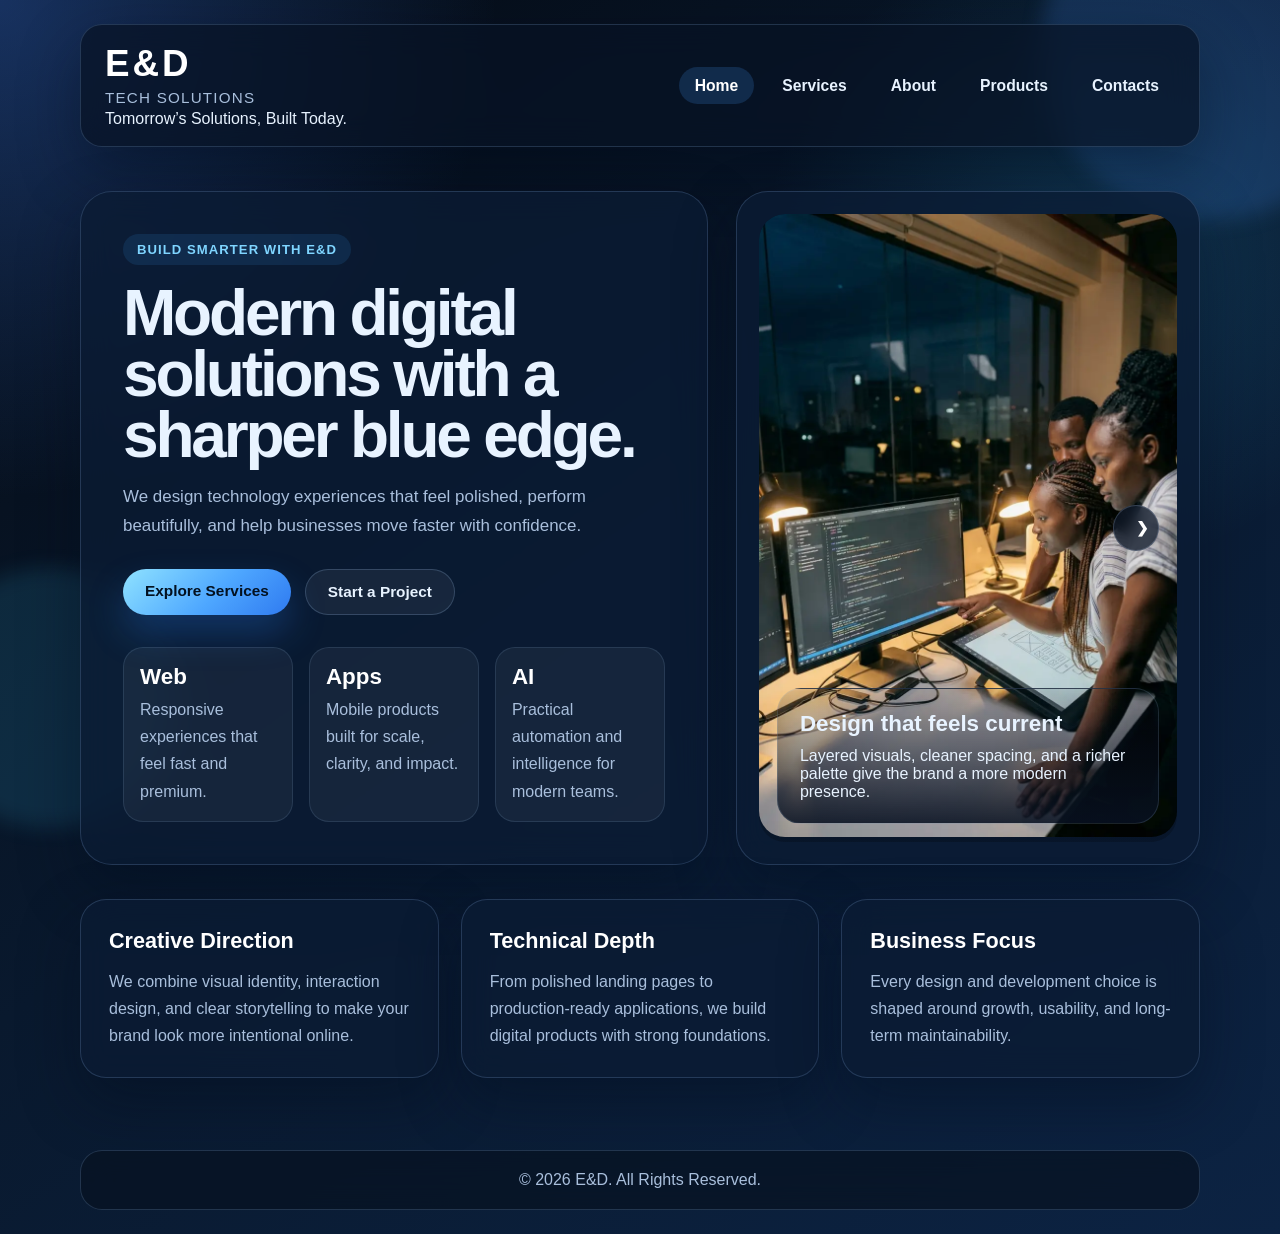
==== index.html @ ed8829da "test cahnge" ====
<!DOCTYPE html>
<html lang="en">
<head>
    <meta charset="UTF-8">
    <meta name="viewport" content="width=device-width, initial-scale=1.0">
    <title>E&D</title>
    <link rel="stylesheet" href="style.css">
</head>
<body>
<header class="site-header">
    <div class="topbar">
        <div class="brand">
            <span class="brand-mark">E&D</span>
            <span class="brand-tagline">Tech Solutions</span>
            <span class="brand-subtag">Tomorrow’s Solutions, Built Today.</span>
        </div>
        <nav>
            <ul class="nav-menu">
                <li><a class="active" href="index.html">Home</a></li>
                <li><a href="services.html">Services</a></li>
                <li><a href="about.html">About</a></li>
                <li><a href="#">Products</a></li>
                <li><a href="Contact.html">Contacts</a></li>
            </ul>
        </nav>
    </div>
</header>

<main>
    <section class="hero">
        <div class="hero-copy">
            <span class="eyebrow">Build smarter with E&amp;D</span>
            <h1>Modern digital solutions with a sharper blue edge.</h1>
            <p>We design technology experiences that feel polished, perform beautifully, and help businesses move faster with confidence.</p>
            <div class="hero-actions">
                <a class="btn btn-primary" href="services.html">Explore Services</a>
                <a class="btn btn-secondary" href="Contact.html">Start a Project</a>
            </div>
            <div class="hero-stats">
                <div class="stat">
                    <strong>Web</strong>
                    <span class="stat-label">Responsive experiences that feel fast and premium.</span>
                </div>
                <div class="stat">
                    <strong>Apps</strong>
                    <span class="stat-label">Mobile products built for scale, clarity, and impact.</span>
                </div>
                <div class="stat">
                    <strong>AI</strong>
                    <span class="stat-label">Practical automation and intelligence for modern teams.</span>
                </div>
            </div>
        </div>

        <div class="hero-panel">
            <div class="carousel">
                <button class="prev btn" onclick="moveSlide(-1)" aria-label="Previous slide">❮</button>
                <div class="slides">
                    <img src="image.webp" class="slide" alt="Creative website design showcase">
                    <img src="image1.webp" class="slide" alt="Mobile app interface showcase">
                    <img src="image.webp" class="slide" alt="Modern technology solutions showcase">
                </div>
                <div class="carousel-overlay">
                    <h2>Design that feels current</h2>
                    <p>Layered visuals, cleaner spacing, and a richer palette give the brand a more modern presence.</p>
                </div>
                <button class="next btn" onclick="moveSlide(1)" aria-label="Next slide">❯</button>
            </div>
        </div>
    </section>

    <section class="section-grid">
        <article class="card">
            <h2>Creative Direction</h2>
            <p>We combine visual identity, interaction design, and clear storytelling to make your brand look more intentional online.</p>
        </article>
        <article class="card">
            <h2>Technical Depth</h2>
            <p>From polished landing pages to production-ready applications, we build digital products with strong foundations.</p>
        </article>
        <article class="card">
            <h2>Business Focus</h2>
            <p>Every design and development choice is shaped around growth, usability, and long-term maintainability.</p>
        </article>
    </section>

<script>
let slideIndex = 0;
showSlide(slideIndex);

function moveSlide(n) {
    showSlide(slideIndex += n);
}

function showSlide(n) {
    let slides = document.getElementsByClassName("slide");

    if (n >= slides.length) { slideIndex = 0; }
    if (n < 0) { slideIndex = slides.length - 1; }

    for (let i = 0; i < slides.length; i++) {
        slides[i].style.display = "none";
    }

    slides[slideIndex].style.display = "block";
}
</script>
</main>

<footer>
    <p>© 2026 E&D. All Rights Reserved.</p>
</footer>
</body>
</html>
---- style.css ----
:root {
    --bg: #07111f;
    --bg-soft: #0c1b31;
    --surface: rgba(11, 28, 52, 0.78);
    --surface-strong: rgba(14, 36, 66, 0.94);
    --surface-light: rgba(255, 255, 255, 0.08);
    --border: rgba(154, 197, 255, 0.18);
    --text: #e8f3ff;
    --muted: #a9bfdc;
    --primary: #3ba4ff;
    --primary-deep: #1f6fe5;
    --accent: #7fd5ff;
    --shadow: 0 24px 60px rgba(2, 12, 28, 0.42);
}

* {
    margin: 0;
    padding: 0;
    box-sizing: border-box;
}

body {
    font-family: "Avenir Next", "Segoe UI", sans-serif;
    min-height: 100vh;
    color: var(--text);
    background:
        radial-gradient(circle at top left, rgba(62, 131, 255, 0.32), transparent 28%),
        radial-gradient(circle at 85% 20%, rgba(52, 198, 255, 0.18), transparent 22%),
        linear-gradient(145deg, #050b14 0%, #09192e 48%, #0c2343 100%);
    display: flex;
    flex-direction: column;
    overflow-x: hidden;
}

body::before,
body::after {
    content: "";
    position: fixed;
    border-radius: 50%;
    pointer-events: none;
    filter: blur(10px);
    z-index: 0;
}

body::before {
    width: 340px;
    height: 340px;
    top: -120px;
    right: -100px;
    background: rgba(76, 146, 255, 0.18);
}

body::after {
    width: 260px;
    height: 260px;
    bottom: 8%;
    left: -80px;
    background: rgba(62, 205, 255, 0.12);
}

header,
main,
footer {
    position: relative;
    z-index: 1;
}

.site-header {
    width: min(1120px, calc(100% - 32px));
    margin: 24px auto 0;
}

.topbar {
    display: flex;
    justify-content: space-between;
    align-items: center;
    gap: 20px;
    padding: 18px 24px;
    border: 1px solid var(--border);
    background: rgba(8, 19, 36, 0.72);
    backdrop-filter: blur(16px);
    border-radius: 22px;
    box-shadow: var(--shadow);
}

.brand {
    display: flex;
    flex-direction: column;
    gap: 4px;
}

.brand-mark {
    font-size: 2.3rem;
    font-weight: 800;
    letter-spacing: 0.08em;
    color: #ffffff;
}

.brand-tagline {
    color: var(--muted);
    font-size: 0.95rem;
    letter-spacing: 0.08em;
    text-transform: uppercase;
}

nav ul {
    list-style: none;
    display: flex;
    align-items: center;
    gap: 12px;
}

nav a {
    text-decoration: none;
    color: var(--text);
    font-size: 0.98rem;
    font-weight: 600;
    padding: 10px 16px;
    border-radius: 999px;
    transition: background 0.25s ease, transform 0.25s ease, color 0.25s ease;
}

nav a:hover,
nav a:focus,
nav a.active {
    background: rgba(70, 154, 255, 0.18);
    color: #ffffff;
    transform: translateY(-1px);
}

main {
    width: min(1120px, calc(100% - 32px));
    margin: 0 auto;
    padding: 44px 0 72px;
}

.hero {
    display: grid;
    grid-template-columns: 1.15fr 0.85fr;
    gap: 28px;
    align-items: stretch;
    margin-bottom: 34px;
}

.hero-copy,
.hero-panel,
.card,
.service-item {
    border: 1px solid var(--border);
    background: var(--surface);
    backdrop-filter: blur(16px);
    box-shadow: var(--shadow);
}

.hero-copy {
    padding: 42px;
    border-radius: 32px;
}

.eyebrow {
    display: inline-flex;
    align-items: center;
    gap: 8px;
    padding: 8px 14px;
    margin-bottom: 18px;
    border-radius: 999px;
    background: rgba(59, 164, 255, 0.12);
    color: var(--accent);
    font-size: 0.82rem;
    font-weight: 700;
    letter-spacing: 0.08em;
    text-transform: uppercase;
}

h1 {
    font-size: clamp(2.8rem, 5vw, 4.8rem);
    line-height: 0.95;
    margin-bottom: 18px;
    letter-spacing: -0.05em;
}

.hero-copy p,
.card p,
.service-item p,
.stat-label {
    color: var(--muted);
    line-height: 1.7;
}

.hero-copy p {
    max-width: 56ch;
    font-size: 1.06rem;
}

.hero-actions {
    display: flex;
    flex-wrap: wrap;
    gap: 14px;
    margin: 28px 0 32px;
}

.btn {
    border: 0;
    border-radius: 999px;
    padding: 13px 22px;
    font-size: 0.96rem;
    font-weight: 700;
    cursor: pointer;
    text-decoration: none;
    transition: transform 0.25s ease, box-shadow 0.25s ease, background 0.25s ease;
}

.btn-primary {
    color: #031120;
    background: linear-gradient(135deg, #8fe2ff 0%, #4ea7ff 55%, #2f7af0 100%);
    box-shadow: 0 18px 36px rgba(39, 126, 240, 0.28);
}

.btn-secondary {
    color: var(--text);
    background: rgba(255, 255, 255, 0.06);
    border: 1px solid rgba(172, 210, 255, 0.2);
}

.btn:hover,
.btn:focus {
    transform: translateY(-2px);
}

.hero-stats {
    display: grid;
    grid-template-columns: repeat(3, minmax(0, 1fr));
    gap: 16px;
}

.stat {
    padding: 16px;
    border-radius: 20px;
    background: rgba(255, 255, 255, 0.05);
    border: 1px solid rgba(168, 210, 255, 0.12);
}

.stat strong {
    display: block;
    margin-bottom: 6px;
    font-size: 1.4rem;
    color: #ffffff;
}

.hero-panel {
    border-radius: 32px;
    padding: 22px;
    display: flex;
    flex-direction: column;
    justify-content: space-between;
    gap: 18px;
}

.carousel {
    position: relative;
    overflow: hidden;
    border-radius: 26px;
    min-height: 100%;
    background: linear-gradient(180deg, rgba(7, 18, 34, 0.25), rgba(7, 18, 34, 0.6));
}

.slides {
    position: relative;
}

.slide {
    width: 100%;
    display: none;
    min-height: 440px;
    object-fit: cover;
    border-radius: 26px;
}

.carousel-overlay {
    position: absolute;
    inset: auto 18px 18px 18px;
    padding: 22px;
    border-radius: 24px;
    background: linear-gradient(180deg, rgba(8, 17, 33, 0.1), rgba(8, 17, 33, 0.88));
    border: 1px solid rgba(184, 219, 255, 0.14);
}

.carousel-overlay h2 {
    font-size: 1.4rem;
    margin-bottom: 10px;
}

.carousel-overlay p {
    margin-bottom: 0;
}

.prev,
.next {
    position: absolute;
    top: 50%;
    transform: translateY(-50%);
    width: 46px;
    height: 46px;
    border-radius: 50%;
    border: 1px solid rgba(192, 221, 255, 0.2);
    background: rgba(8, 19, 36, 0.72);
    color: #ffffff;
    backdrop-filter: blur(8px);
}

.prev {
    left: 18px;
}

.next {
    right: 18px;
}

.section-grid {
    display: grid;
    grid-template-columns: repeat(3, minmax(0, 1fr));
    gap: 22px;
}

.card {
    border-radius: 26px;
    padding: 28px;
}

.card h2,
.card h3,
.service-item h3 {
    color: #ffffff;
}

.card h2 {
    margin-bottom: 14px;
    font-size: 1.35rem;
}

.card h3,
.service-item h3 {
    margin-bottom: 12px;
    font-size: 1.08rem;
}

.services-shell {
    display: grid;
    grid-template-columns: 0.92fr 1.08fr;
    gap: 28px;
    align-items: start;
}

.services-intro.card {
    position: sticky;
    top: 26px;
    padding: 34px;
}

.services-list {
    display: grid;
    gap: 18px;
}

.service-item {
    padding: 24px;
    border-radius: 24px;
}

.service-number {
    display: inline-flex;
    align-items: center;
    justify-content: center;
    width: 42px;
    height: 42px;
    margin-bottom: 18px;
    border-radius: 14px;
    background: linear-gradient(135deg, rgba(127, 213, 255, 0.28), rgba(47, 122, 240, 0.18));
    color: var(--accent);
    font-weight: 800;
}

footer {
    width: min(1120px, calc(100% - 32px));
    margin: 0 auto 24px;
    padding: 20px 24px;
    border-radius: 22px;
    border: 1px solid var(--border);
    background: rgba(7, 18, 34, 0.72);
    color: var(--muted);
    text-align: center;
    backdrop-filter: blur(14px);
}

@media (max-width: 980px) {
    .hero,
    .services-shell,
    .section-grid {
        grid-template-columns: 1fr;
    }

    .services-intro.card {
        position: static;
    }
}

@media (max-width: 760px) {
    .site-header,
    main,
    footer {
        width: min(100% - 20px, 100%);
    }

    .topbar {
        padding: 18px;
        border-radius: 20px;
    }

    nav ul {
        flex-wrap: wrap;
        justify-content: flex-start;
    }

    .hero-copy,
    .hero-panel,
    .card,
    .service-item {
        padding: 22px;
        border-radius: 24px;
    }

    .hero-stats {
        grid-template-columns: 1fr;
    }

    .slide {
        min-height: 300px;
    }

    .prev,
    .next {
        width: 40px;
        height: 40px;
    }
}
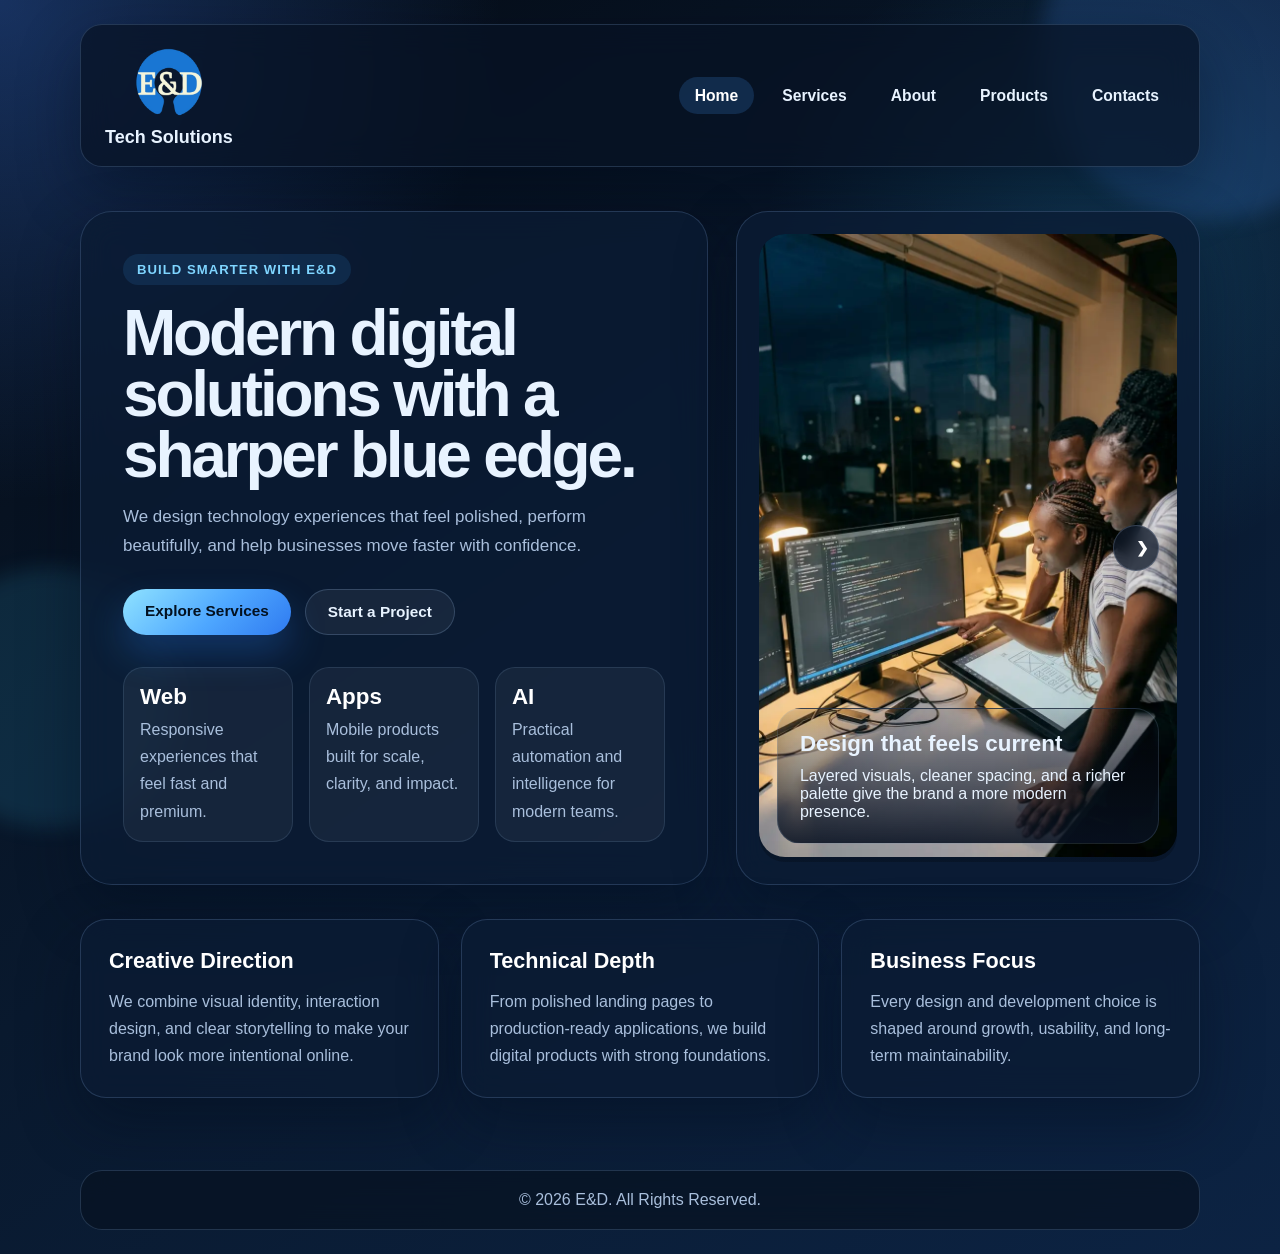
==== commit 176efda7: "added logo" ====
--- a/index.html
+++ b/index.html
@@ -10,9 +10,8 @@
 <header class="site-header">
     <div class="topbar">
         <div class="brand">
-            <span class="brand-mark">E&D</span>
-            <span class="brand-tagline">Tech Solutions</span>
-            <span class="brand-subtag">Tomorrow’s Solutions, Built Today.</span>
+            <img src="logo.png" alt="E & D Tech Solutions Logo" class="logo">
+            <span class="company-name">Tech Solutions</span>
         </div>
         <nav>
             <ul class="nav-menu">
@@ -58,7 +57,7 @@
                 <div class="slides">
                     <img src="image.webp" class="slide" alt="Creative website design showcase">
                     <img src="image1.webp" class="slide" alt="Mobile app interface showcase">
-                    <img src="image.webp" class="slide" alt="Modern technology solutions showcase">
+                    <img src="image2.webp" class="slide" alt="Modern technology solutions showcase">
                 </div>
                 <div class="carousel-overlay">
                     <h2>Design that feels current</h2>
--- a/style.css
+++ b/style.css
@@ -443,3 +443,19 @@
         height: 40px;
     }
 }
+
+.brand {
+    display: flex;
+    align-items: center;
+}
+
+.logo {
+    height: 80px;
+    width: auto;
+    object-fit: contain;
+}
+
+.company-name {
+    font-weight: 600;
+    font-size: 18px;
+}
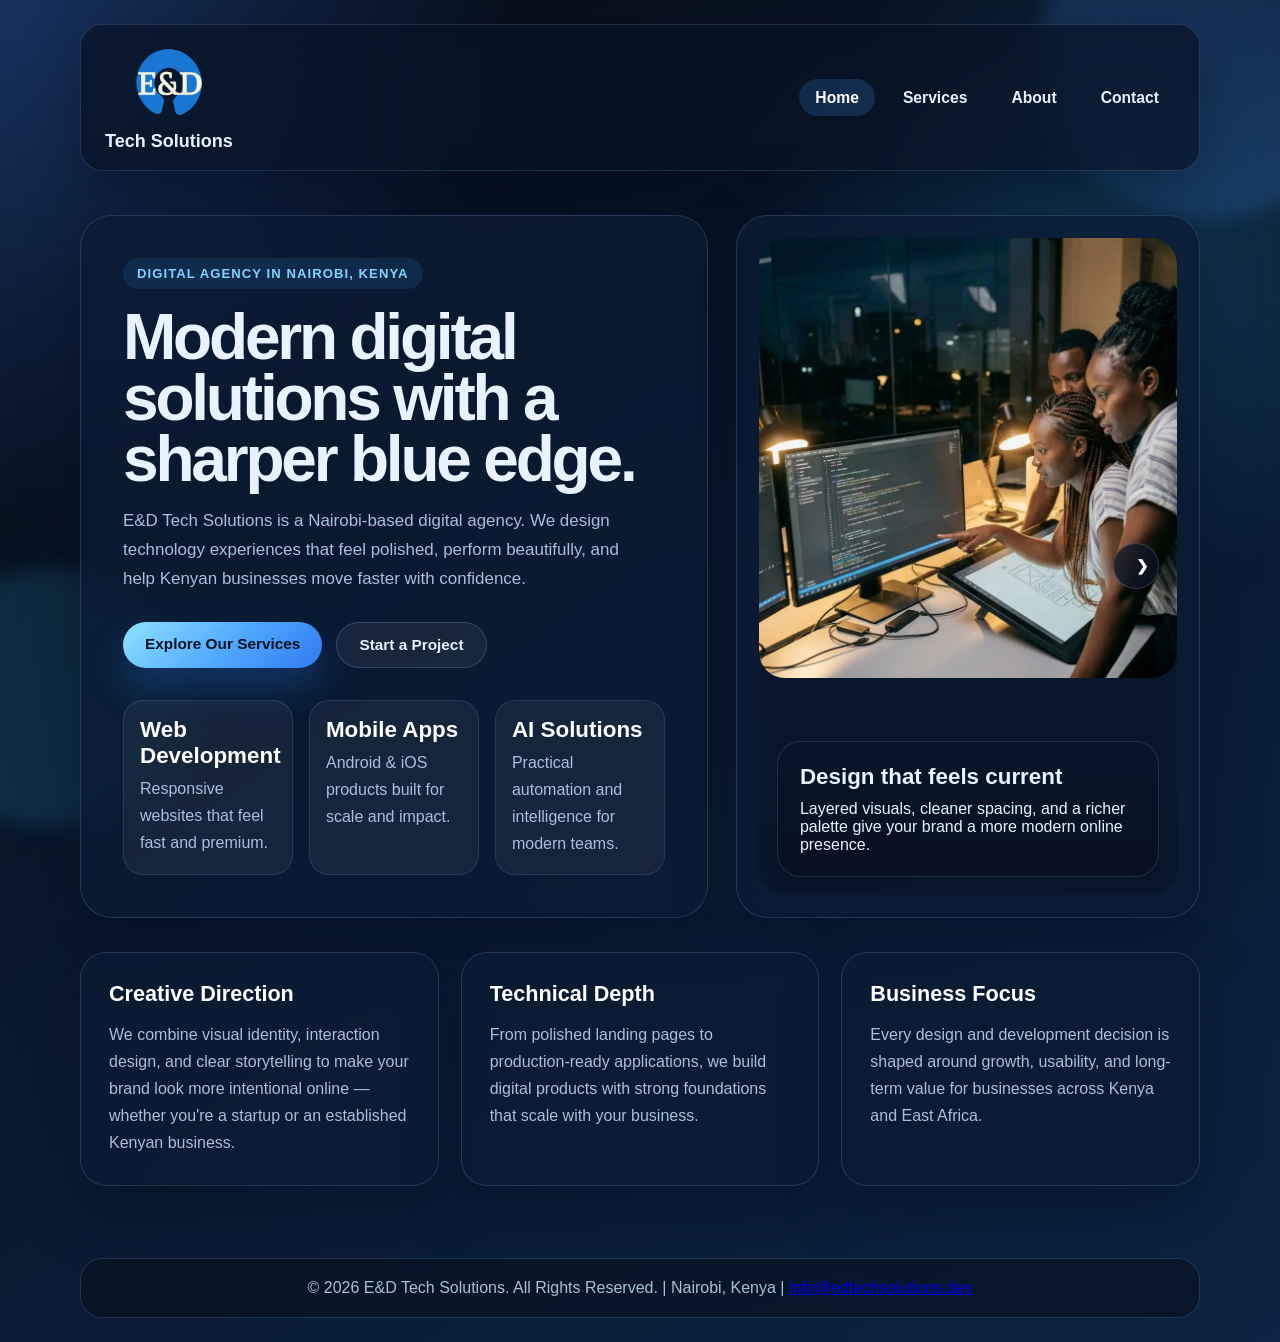
==== commit ba81c04e: "SEO2" ====
--- a/index.html
+++ b/index.html
@@ -3,111 +3,147 @@
 <head>
     <meta charset="UTF-8">
     <meta name="viewport" content="width=device-width, initial-scale=1.0">
-    <title>E&D</title>
+
+    <!-- PRIMARY SEO META TAGS -->
+    <title>E&D Tech Solutions | Web, App &amp; AI Development in Nairobi, Kenya</title>
+    <meta name="description" content="E&D Tech Solutions is a Nairobi-based digital agency offering web development, mobile app development, AI automation, cybersecurity, and IT consulting for businesses across Kenya.">
+    <meta name="keywords" content="web development Kenya, mobile app development Nairobi, IT solutions Kenya, AI automation Nairobi, tech company Kenya, software development Nairobi, cybersecurity Kenya, IT consulting Nairobi">
+    <meta name="author" content="E&D Tech Solutions">
+    <meta name="robots" content="index, follow">
+    <link rel="canonical" href="https://www.edtechsolutions.dev/">
+
+    <!-- OPEN GRAPH -->
+    <meta property="og:type" content="website">
+    <meta property="og:url" content="https://www.edtechsolutions.dev/">
+    <meta property="og:title" content="E&D Tech Solutions | Web, App &amp; AI Development in Nairobi, Kenya">
+    <meta property="og:description" content="Nairobi-based digital agency specialising in web development, mobile apps, AI automation, and IT consulting for businesses across Kenya.">
+    <meta property="og:image" content="https://www.edtechsolutions.dev/logo.png">
+    <meta property="og:locale" content="en_KE">
+    <meta property="og:site_name" content="E&D Tech Solutions">
+
+    <!-- TWITTER CARD -->
+    <meta name="twitter:card" content="summary_large_image">
+    <meta name="twitter:title" content="E&D Tech Solutions | Nairobi, Kenya">
+    <meta name="twitter:description" content="Modern web, app, and AI solutions for Kenyan businesses. Based in Nairobi.">
+    <meta name="twitter:image" content="https://www.edtechsolutions.dev/logo.png">
+
+    <!-- STRUCTURED DATA: LocalBusiness -->
+    <script type="application/ld+json">
+    {
+      "@context": "https://schema.org",
+      "@type": "LocalBusiness",
+      "name": "E&D Tech Solutions",
+      "description": "Nairobi-based digital agency offering web development, mobile app development, AI automation, cybersecurity, and IT consulting across Kenya.",
+      "url": "https://www.edtechsolutions.dev",
+      "logo": "https://www.edtechsolutions.dev/logo.png",
+      "image": "https://www.edtechsolutions.dev/logo.png",
+      "email": "info@edtechsolutions.dev",
+      "address": {
+        "@type": "PostalAddress",
+        "addressLocality": "Nairobi",
+        "addressCountry": "KE"
+      },
+      "areaServed": { "@type": "Country", "name": "Kenya" },
+      "serviceType": ["Web Development","Mobile App Development","AI Solutions","Graphic Design","Cybersecurity","IT Consulting"]
+    }
+    </script>
+
     <link rel="stylesheet" href="style.css">
 </head>
 <body>
 <header class="site-header">
     <div class="topbar">
         <div class="brand">
-            <img src="logo.png" alt="E & D Tech Solutions Logo" class="logo">
+            <a href="index.html" aria-label="E&D Tech Solutions Home">
+                <img src="logo.png" alt="E&amp;D Tech Solutions Logo — Nairobi, Kenya" class="logo">
+            </a>
             <span class="company-name">Tech Solutions</span>
         </div>
-        <nav>
+        <nav aria-label="Main navigation">
             <ul class="nav-menu">
                 <li><a class="active" href="index.html">Home</a></li>
                 <li><a href="services.html">Services</a></li>
                 <li><a href="about.html">About</a></li>
-                <li><a href="#">Products</a></li>
-                <li><a href="Contact.html">Contacts</a></li>
+                <li><a href="Contact.html">Contact</a></li>
             </ul>
         </nav>
     </div>
 </header>
 
 <main>
-    <section class="hero">
+    <section class="hero" aria-label="Hero">
         <div class="hero-copy">
-            <span class="eyebrow">Build smarter with E&amp;D</span>
+            <span class="eyebrow">Digital Agency in Nairobi, Kenya</span>
             <h1>Modern digital solutions with a sharper blue edge.</h1>
-            <p>We design technology experiences that feel polished, perform beautifully, and help businesses move faster with confidence.</p>
+            <p>E&amp;D Tech Solutions is a Nairobi-based digital agency. We design technology experiences that feel polished, perform beautifully, and help Kenyan businesses move faster with confidence.</p>
             <div class="hero-actions">
-                <a class="btn btn-primary" href="services.html">Explore Services</a>
+                <a class="btn btn-primary" href="services.html">Explore Our Services</a>
                 <a class="btn btn-secondary" href="Contact.html">Start a Project</a>
             </div>
             <div class="hero-stats">
                 <div class="stat">
-                    <strong>Web</strong>
-                    <span class="stat-label">Responsive experiences that feel fast and premium.</span>
+                    <strong>Web Development</strong>
+                    <span class="stat-label">Responsive websites that feel fast and premium.</span>
                 </div>
                 <div class="stat">
-                    <strong>Apps</strong>
-                    <span class="stat-label">Mobile products built for scale, clarity, and impact.</span>
+                    <strong>Mobile Apps</strong>
+                    <span class="stat-label">Android &amp; iOS products built for scale and impact.</span>
                 </div>
                 <div class="stat">
-                    <strong>AI</strong>
+                    <strong>AI Solutions</strong>
                     <span class="stat-label">Practical automation and intelligence for modern teams.</span>
                 </div>
             </div>
         </div>
 
         <div class="hero-panel">
-            <div class="carousel">
-                <button class="prev btn" onclick="moveSlide(-1)" aria-label="Previous slide">❮</button>
+            <div class="carousel" role="region" aria-label="Portfolio showcase">
+                <button class="prev btn" onclick="moveSlide(-1)" aria-label="Previous slide">&#10094;</button>
                 <div class="slides">
-                    <img src="image.webp" class="slide" alt="Creative website design showcase">
-                    <img src="image1.webp" class="slide" alt="Mobile app interface showcase">
-                    <img src="image2.webp" class="slide" alt="Modern technology solutions showcase">
+                    <img src="image.webp" class="slide" alt="Website design project by E&amp;D Tech Solutions Nairobi" width="600" height="400" loading="eager">
+                    <img src="image1.webp" class="slide" alt="Mobile app development project by E&amp;D Tech Solutions Kenya" width="600" height="400" loading="lazy">
+                    <img src="image2.webp" class="slide" alt="Modern technology solution built by E&amp;D Tech Solutions" width="600" height="400" loading="lazy">
                 </div>
                 <div class="carousel-overlay">
                     <h2>Design that feels current</h2>
-                    <p>Layered visuals, cleaner spacing, and a richer palette give the brand a more modern presence.</p>
+                    <p>Layered visuals, cleaner spacing, and a richer palette give your brand a more modern online presence.</p>
                 </div>
-                <button class="next btn" onclick="moveSlide(1)" aria-label="Next slide">❯</button>
+                <button class="next btn" onclick="moveSlide(1)" aria-label="Next slide">&#10095;</button>
             </div>
         </div>
     </section>
 
-    <section class="section-grid">
+    <section class="section-grid" aria-label="Our approach">
         <article class="card">
             <h2>Creative Direction</h2>
-            <p>We combine visual identity, interaction design, and clear storytelling to make your brand look more intentional online.</p>
+            <p>We combine visual identity, interaction design, and clear storytelling to make your brand look more intentional online — whether you're a startup or an established Kenyan business.</p>
         </article>
         <article class="card">
             <h2>Technical Depth</h2>
-            <p>From polished landing pages to production-ready applications, we build digital products with strong foundations.</p>
+            <p>From polished landing pages to production-ready applications, we build digital products with strong foundations that scale with your business.</p>
         </article>
         <article class="card">
             <h2>Business Focus</h2>
-            <p>Every design and development choice is shaped around growth, usability, and long-term maintainability.</p>
+            <p>Every design and development decision is shaped around growth, usability, and long-term value for businesses across Kenya and East Africa.</p>
         </article>
     </section>
+</main>
+
+<footer>
+    <p>&copy; 2026 E&amp;D Tech Solutions. All Rights Reserved. | Nairobi, Kenya | <a href="mailto:info@edtechsolutions.dev">info@edtechsolutions.dev</a></p>
+</footer>
 
 <script>
 let slideIndex = 0;
 showSlide(slideIndex);
-
-function moveSlide(n) {
-    showSlide(slideIndex += n);
-}
-
+function moveSlide(n) { showSlide(slideIndex += n); }
 function showSlide(n) {
     let slides = document.getElementsByClassName("slide");
-
     if (n >= slides.length) { slideIndex = 0; }
     if (n < 0) { slideIndex = slides.length - 1; }
-
-    for (let i = 0; i < slides.length; i++) {
-        slides[i].style.display = "none";
-    }
-
+    for (let i = 0; i < slides.length; i++) { slides[i].style.display = "none"; }
     slides[slideIndex].style.display = "block";
 }
 </script>
-</main>
-
-<footer>
-    <p>© 2026 E&D. All Rights Reserved.</p>
-</footer>
 </body>
 </html>
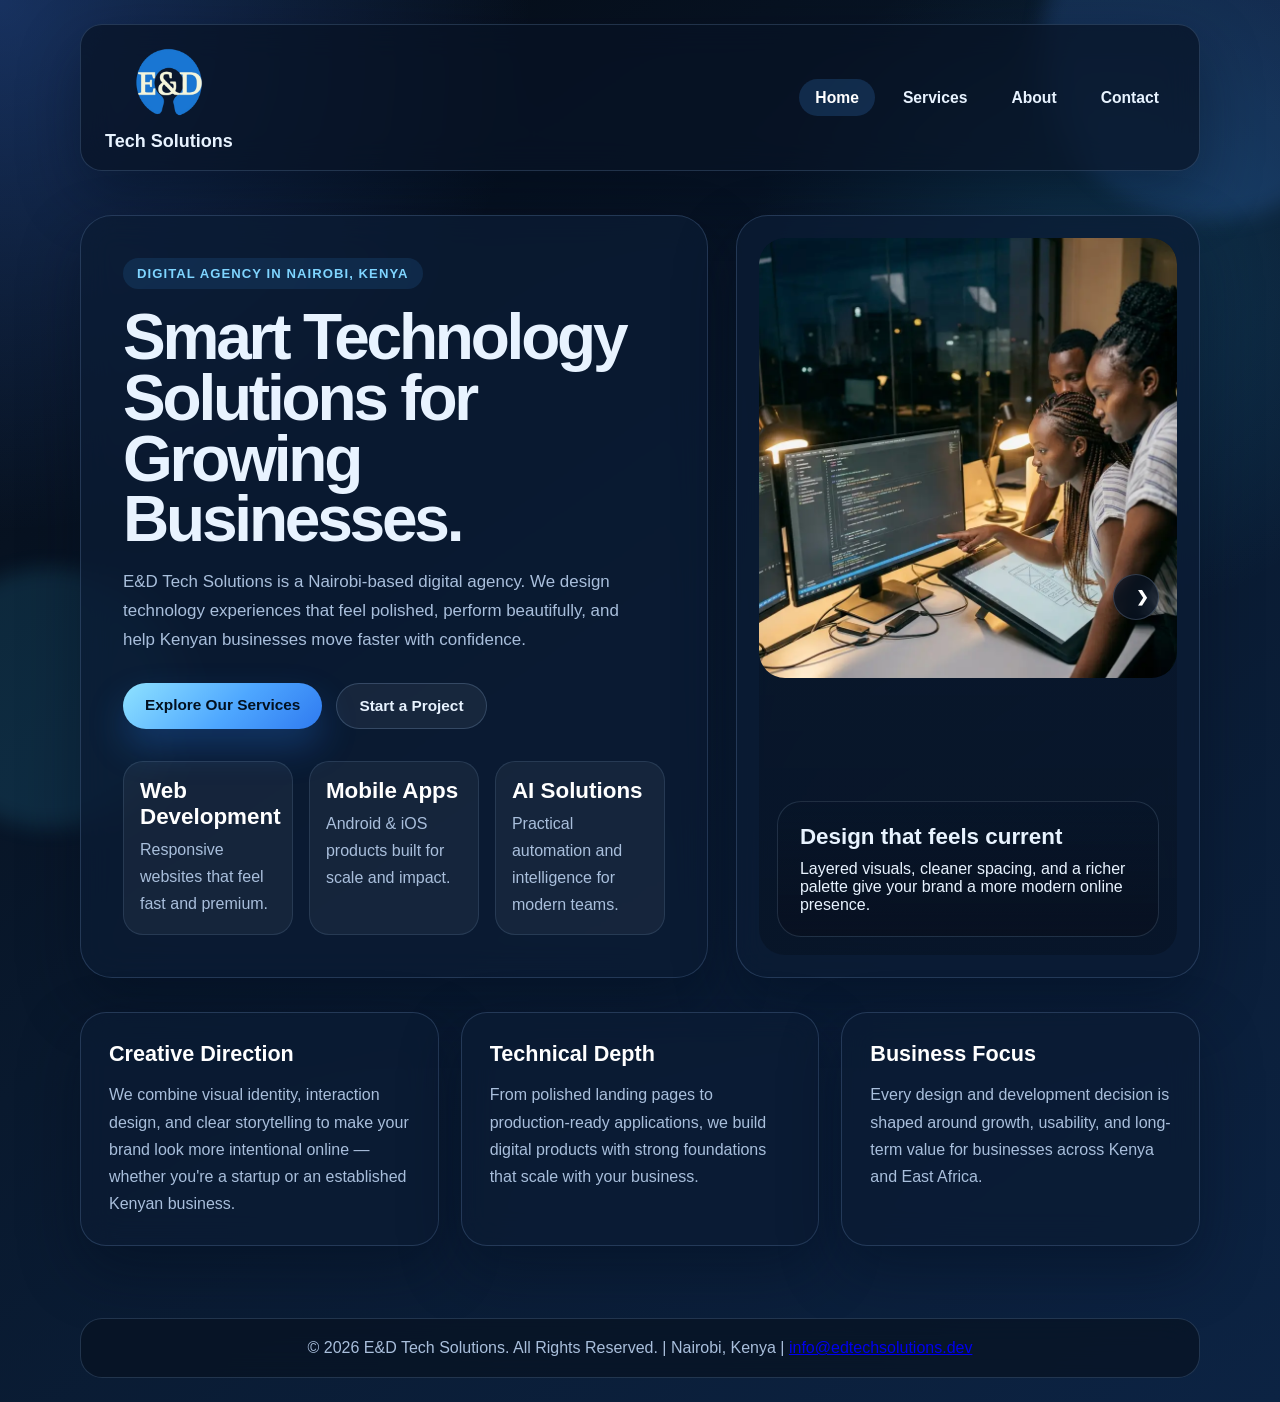
==== commit ff8d984d: "seo3" ====
--- a/index.html
+++ b/index.html
@@ -74,7 +74,7 @@
     <section class="hero" aria-label="Hero">
         <div class="hero-copy">
             <span class="eyebrow">Digital Agency in Nairobi, Kenya</span>
-            <h1>Modern digital solutions with a sharper blue edge.</h1>
+            <h1>Smart Technology Solutions for Growing Businesses.</h1>
             <p>E&amp;D Tech Solutions is a Nairobi-based digital agency. We design technology experiences that feel polished, perform beautifully, and help Kenyan businesses move faster with confidence.</p>
             <div class="hero-actions">
                 <a class="btn btn-primary" href="services.html">Explore Our Services</a>
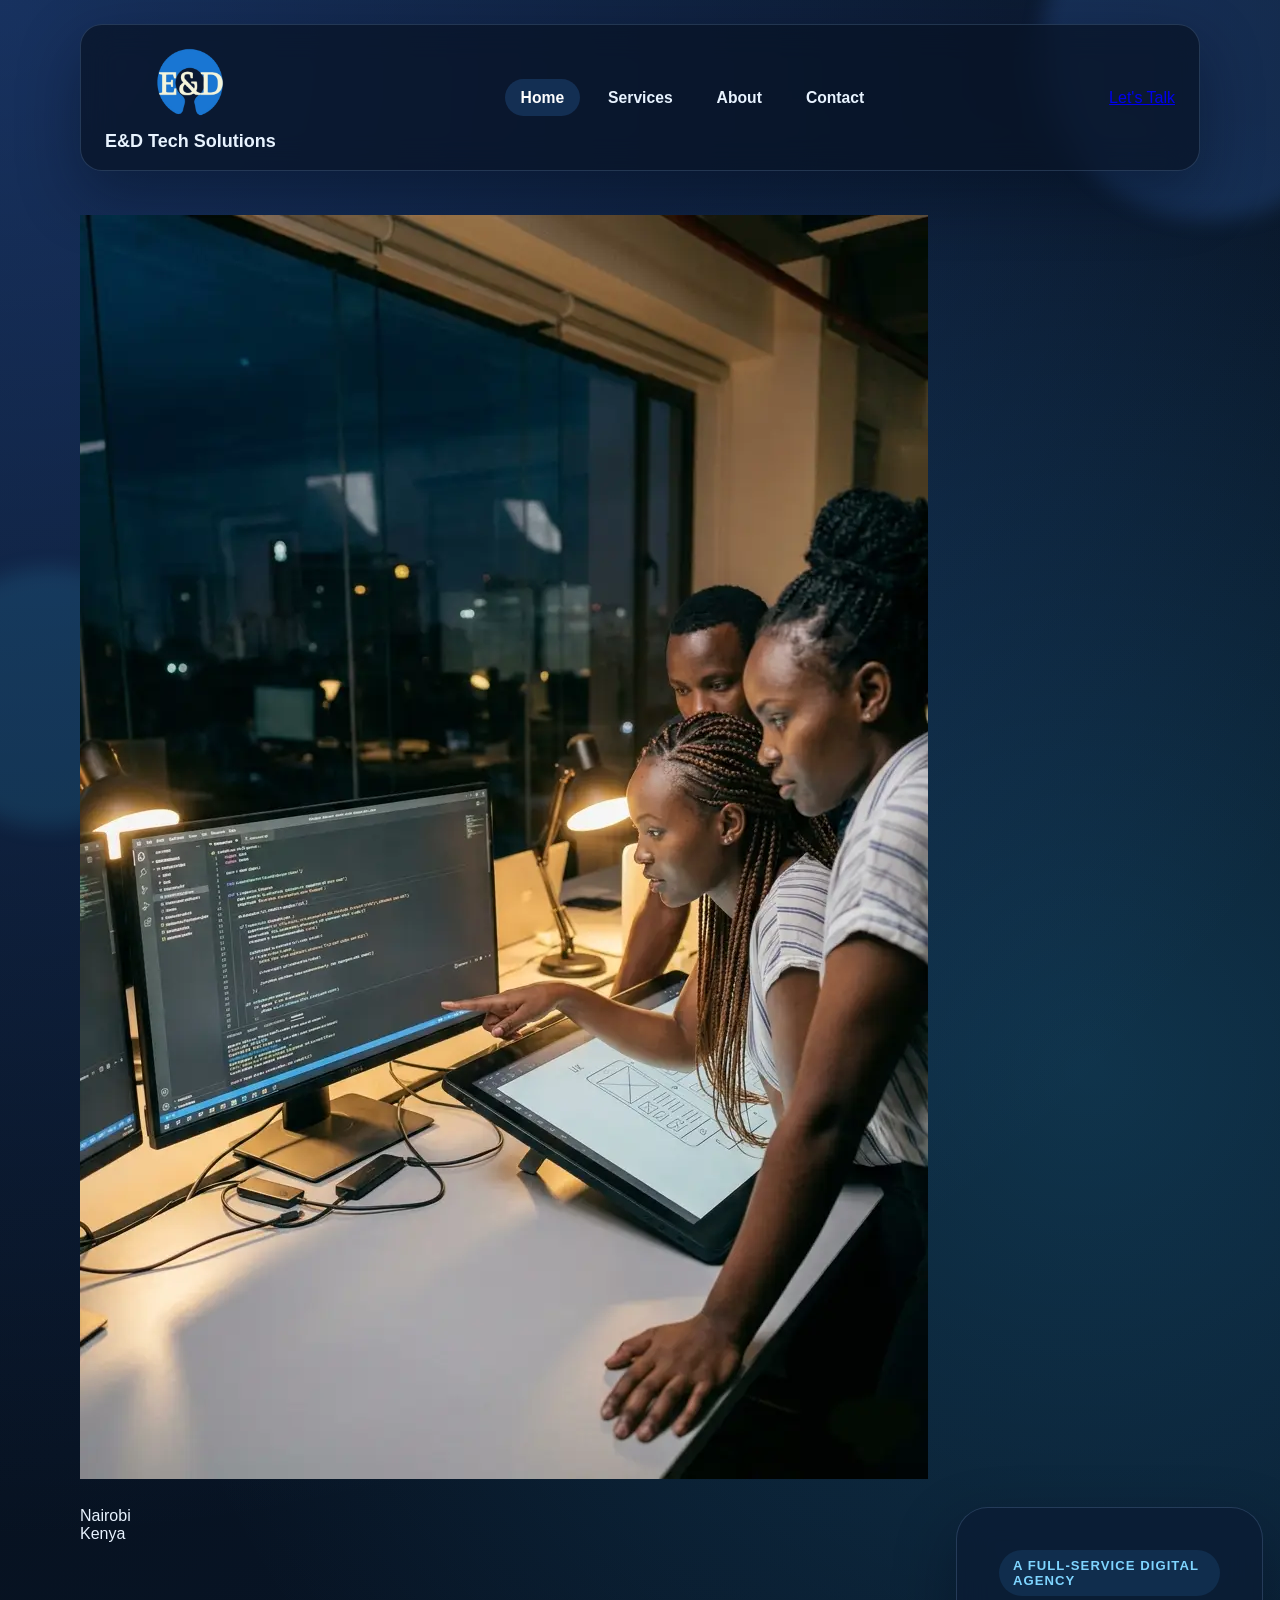
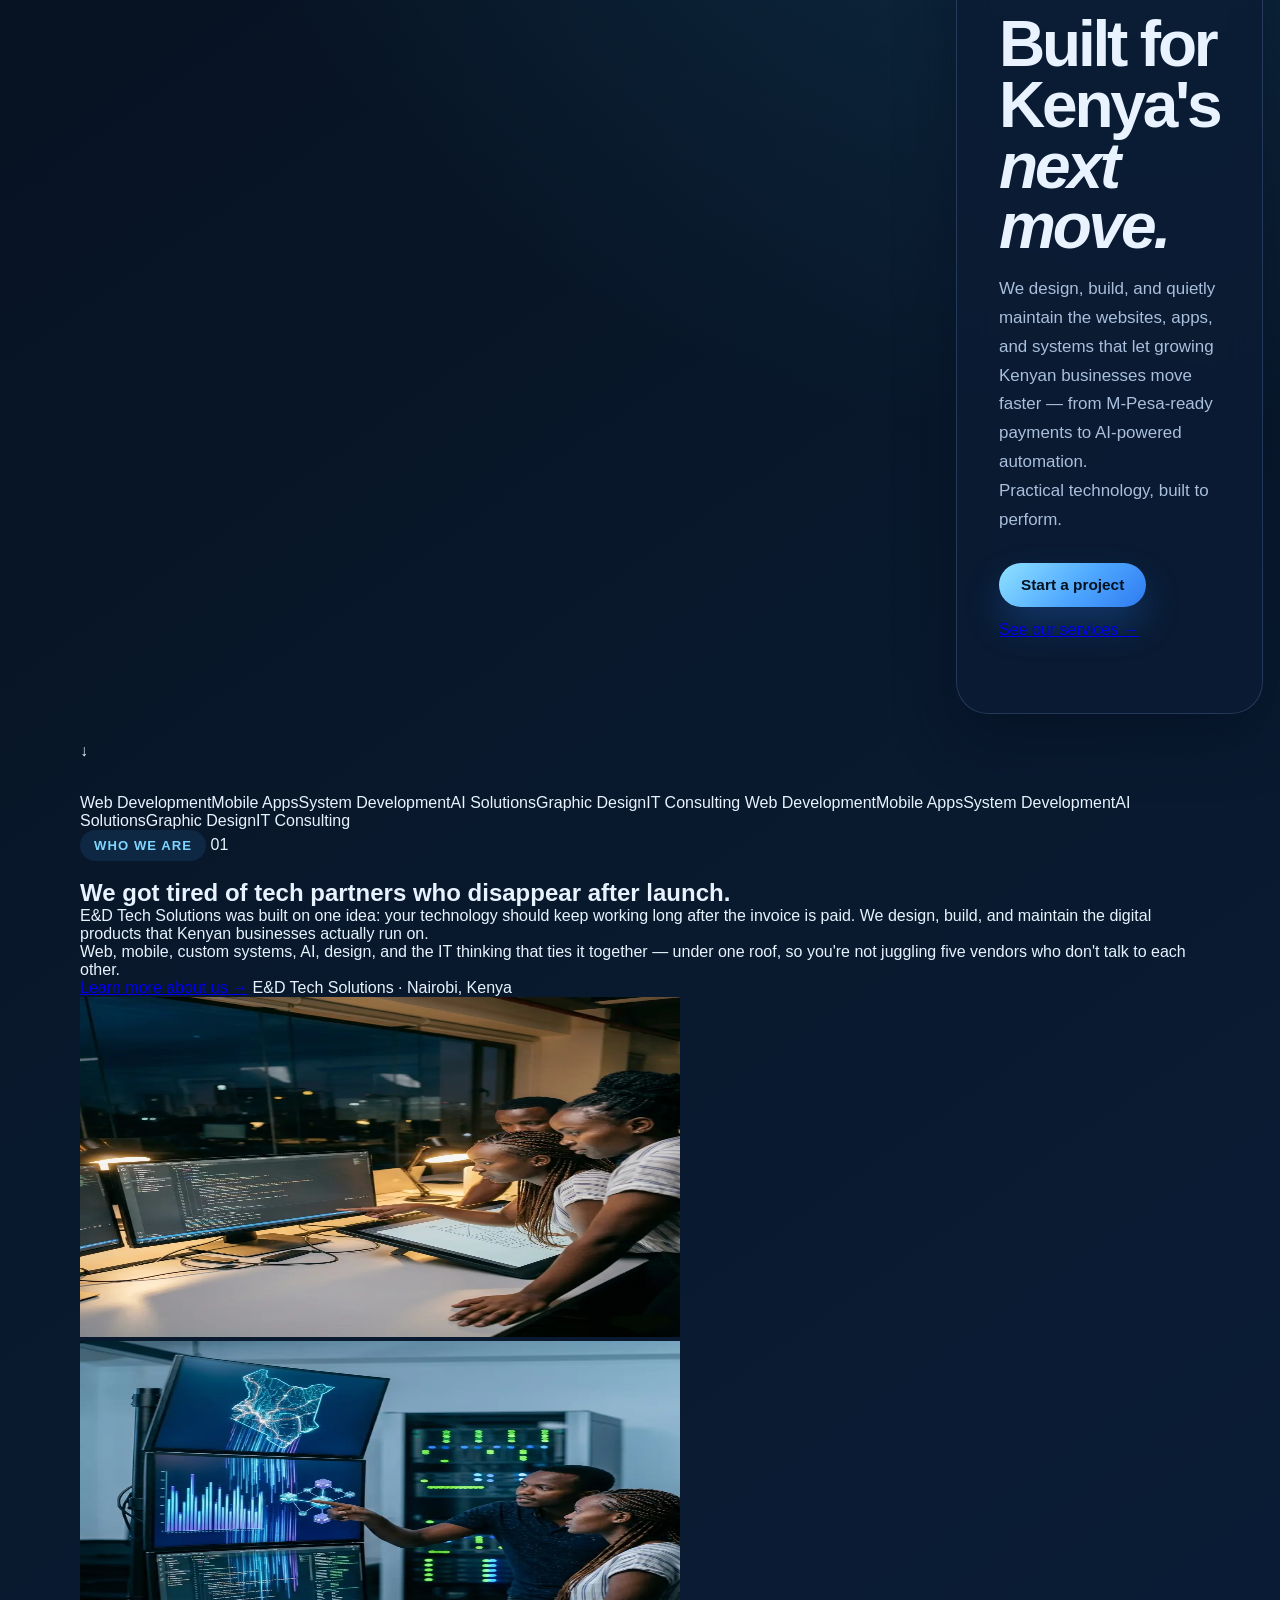
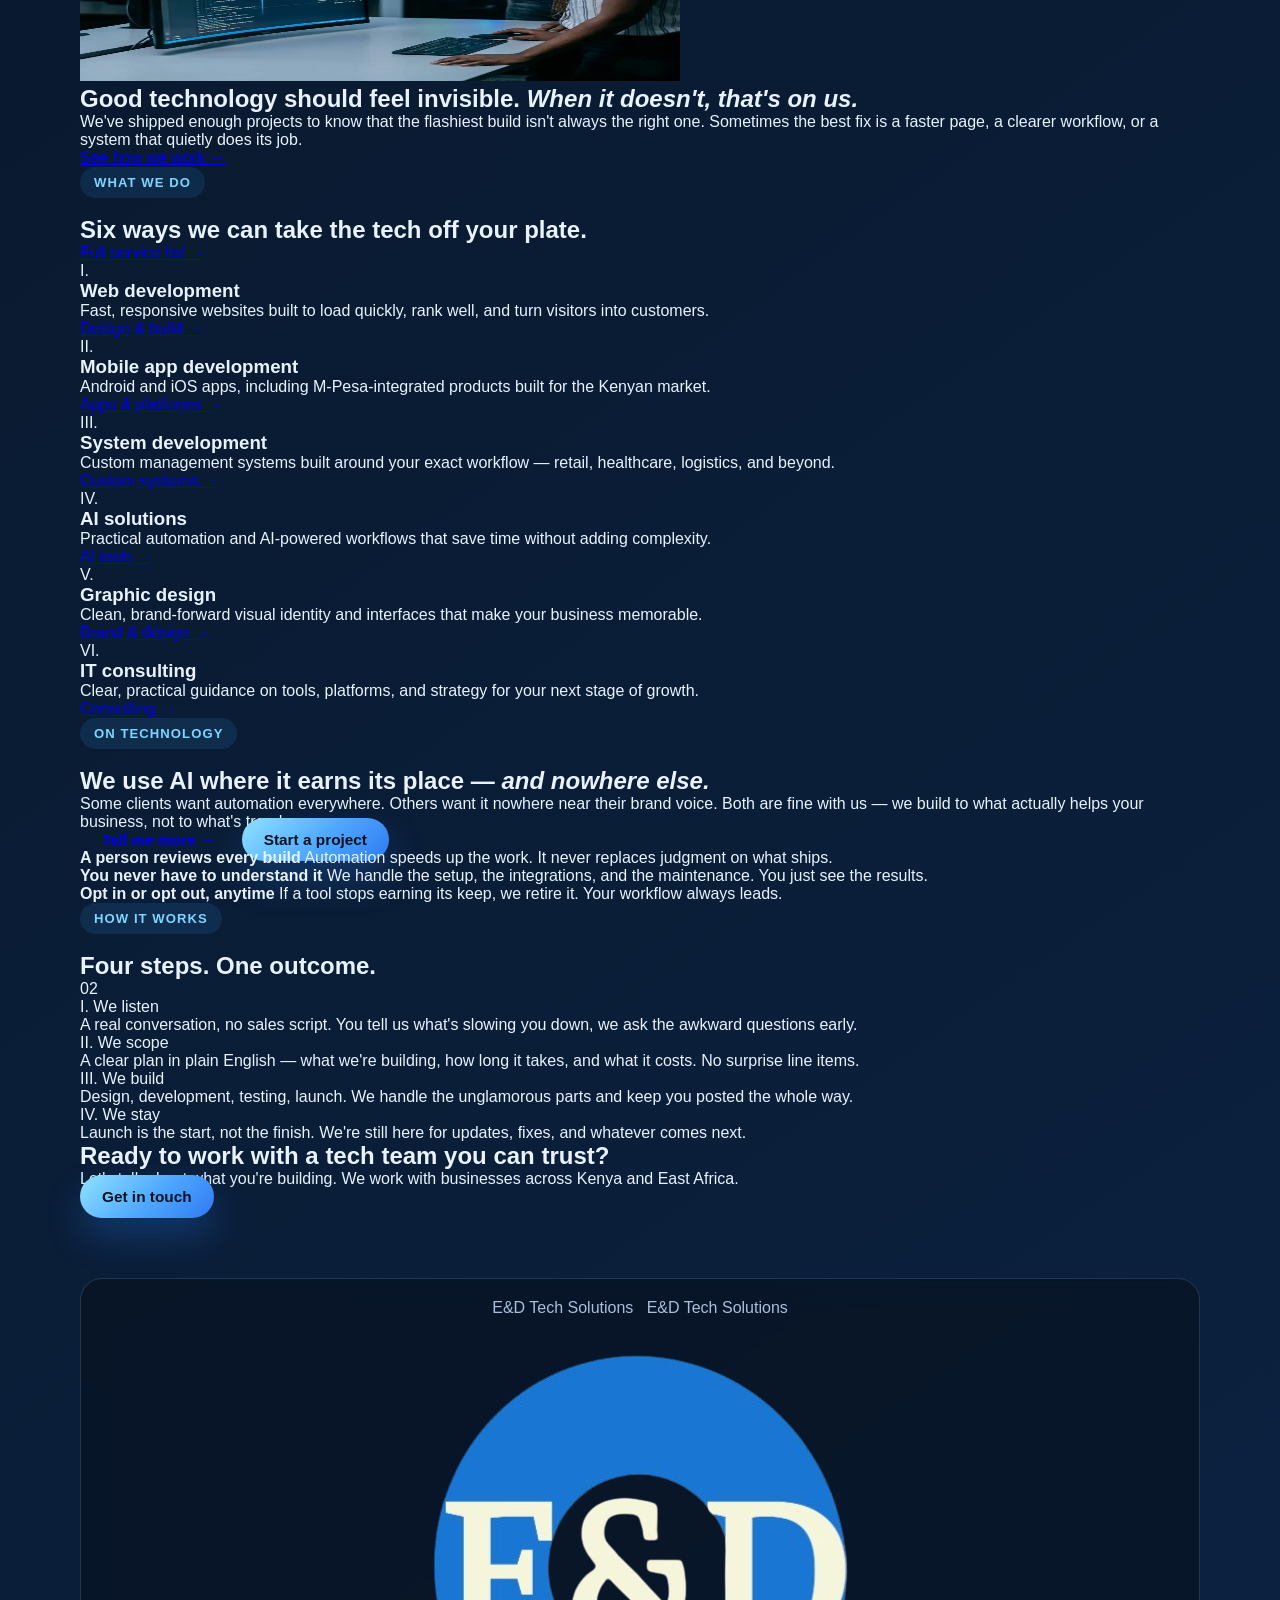
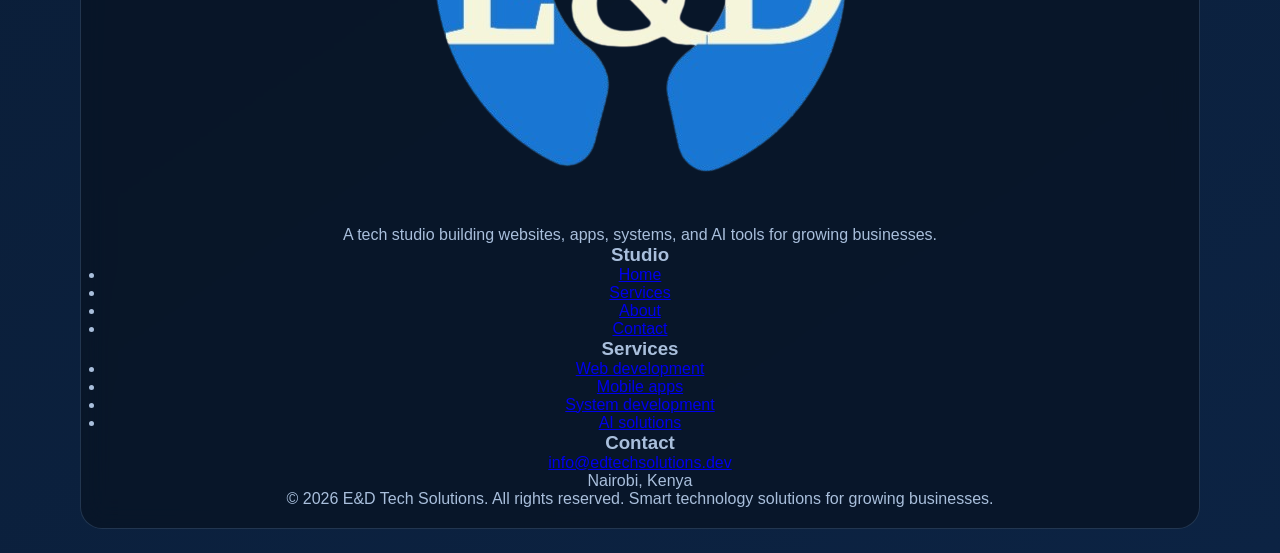
==== commit b0cfc999: "rebrand" ====
--- a/index.html
+++ b/index.html
@@ -6,8 +6,9 @@
 
     <!-- PRIMARY SEO META TAGS -->
     <title>E&D Tech Solutions | Web, App &amp; AI Development in Nairobi, Kenya</title>
-    <meta name="description" content="E&D Tech Solutions is a Nairobi-based digital agency offering web development, mobile app development, AI automation, cybersecurity, and IT consulting for businesses across Kenya.">
-    <meta name="keywords" content="web development Kenya, mobile app development Nairobi, IT solutions Kenya, AI automation Nairobi, tech company Kenya, software development Nairobi, cybersecurity Kenya, IT consulting Nairobi">
+    <link rel="icon" href="favicon.ico">
+    <meta name="description" content="E&D Tech Solutions is a Nairobi-based digital agency offering web development, mobile app development, system development, AI automation, graphic design, and IT consulting for businesses across Kenya.">
+    <meta name="keywords" content="web development Kenya, mobile app development Nairobi, IT solutions Kenya, AI automation Nairobi, tech company Kenya, software development Nairobi, system development Kenya, IT consulting Nairobi">
     <meta name="author" content="E&D Tech Solutions">
     <meta name="robots" content="index, follow">
     <link rel="canonical" href="https://www.edtechsolutions.dev/">
@@ -16,7 +17,7 @@
     <meta property="og:type" content="website">
     <meta property="og:url" content="https://www.edtechsolutions.dev/">
     <meta property="og:title" content="E&D Tech Solutions | Web, App &amp; AI Development in Nairobi, Kenya">
-    <meta property="og:description" content="Nairobi-based digital agency specialising in web development, mobile apps, AI automation, and IT consulting for businesses across Kenya.">
+    <meta property="og:description" content="Nairobi-based digital agency specialising in web development, mobile apps, system development, AI automation, and IT consulting for businesses across Kenya.">
     <meta property="og:image" content="https://www.edtechsolutions.dev/logo.png">
     <meta property="og:locale" content="en_KE">
     <meta property="og:site_name" content="E&D Tech Solutions">
@@ -33,7 +34,7 @@
       "@context": "https://schema.org",
       "@type": "LocalBusiness",
       "name": "E&D Tech Solutions",
-      "description": "Nairobi-based digital agency offering web development, mobile app development, AI automation, cybersecurity, and IT consulting across Kenya.",
+      "description": "Nairobi-based digital agency offering web development, mobile app development, system development, AI automation, graphic design, and IT consulting across Kenya.",
       "url": "https://www.edtechsolutions.dev",
       "logo": "https://www.edtechsolutions.dev/logo.png",
       "image": "https://www.edtechsolutions.dev/logo.png",
@@ -44,7 +45,7 @@
         "addressCountry": "KE"
       },
       "areaServed": { "@type": "Country", "name": "Kenya" },
-      "serviceType": ["Web Development","Mobile App Development","AI Solutions","Graphic Design","Cybersecurity","IT Consulting"]
+      "serviceType": ["Web Development","Mobile App Development","System Development","AI Solutions","Graphic Design","IT Consulting"]
     }
     </script>
 
@@ -57,7 +58,7 @@
             <a href="index.html" aria-label="E&D Tech Solutions Home">
                 <img src="logo.png" alt="E&amp;D Tech Solutions Logo — Nairobi, Kenya" class="logo">
             </a>
-            <span class="company-name">Tech Solutions</span>
+            <span class="company-name">E&amp;D <b>Tech Solutions</b></span>
         </div>
         <nav aria-label="Main navigation">
             <ul class="nav-menu">
@@ -67,83 +68,220 @@
                 <li><a href="Contact.html">Contact</a></li>
             </ul>
         </nav>
+        <a class="nav-cta" href="Contact.html">Let's Talk</a>
     </div>
 </header>
 
 <main>
+    <!-- HERO -->
     <section class="hero" aria-label="Hero">
+        <img src="image.webp" alt="E&amp;D Tech Solutions team at work in Nairobi" class="hero-image">
+        <div class="hero-scrim"></div>
+        <span class="hero-badge">Nairobi<br>Kenya</span>
         <div class="hero-copy">
-            <span class="eyebrow">Digital Agency in Nairobi, Kenya</span>
-            <h1>Smart Technology Solutions for Growing Businesses.</h1>
-            <p>E&amp;D Tech Solutions is a Nairobi-based digital agency. We design technology experiences that feel polished, perform beautifully, and help Kenyan businesses move faster with confidence.</p>
+            <span class="eyebrow">A full-service digital agency</span>
+            <h1>Built for Kenya's<br><em>next move.</em></h1>
+            <p>We design, build, and quietly maintain the websites, apps, and systems that let growing Kenyan businesses move faster — from M-Pesa-ready payments to AI-powered automation.</p>
+            <p class="hero-tagline">Practical technology, built to perform.</p>
             <div class="hero-actions">
-                <a class="btn btn-primary" href="services.html">Explore Our Services</a>
-                <a class="btn btn-secondary" href="Contact.html">Start a Project</a>
-            </div>
-            <div class="hero-stats">
-                <div class="stat">
-                    <strong>Web Development</strong>
-                    <span class="stat-label">Responsive websites that feel fast and premium.</span>
-                </div>
-                <div class="stat">
-                    <strong>Mobile Apps</strong>
-                    <span class="stat-label">Android &amp; iOS products built for scale and impact.</span>
-                </div>
-                <div class="stat">
-                    <strong>AI Solutions</strong>
-                    <span class="stat-label">Practical automation and intelligence for modern teams.</span>
-                </div>
-            </div>
-        </div>
-
-        <div class="hero-panel">
-            <div class="carousel" role="region" aria-label="Portfolio showcase">
-                <button class="prev btn" onclick="moveSlide(-1)" aria-label="Previous slide">&#10094;</button>
-                <div class="slides">
-                    <img src="image.webp" class="slide" alt="Website design project by E&amp;D Tech Solutions Nairobi" width="600" height="400" loading="eager">
-                    <img src="image1.webp" class="slide" alt="Mobile app development project by E&amp;D Tech Solutions Kenya" width="600" height="400" loading="lazy">
-                    <img src="image2.webp" class="slide" alt="Modern technology solution built by E&amp;D Tech Solutions" width="600" height="400" loading="lazy">
-                </div>
-                <div class="carousel-overlay">
-                    <h2>Design that feels current</h2>
-                    <p>Layered visuals, cleaner spacing, and a richer palette give your brand a more modern online presence.</p>
-                </div>
-                <button class="next btn" onclick="moveSlide(1)" aria-label="Next slide">&#10095;</button>
-            </div>
-        </div>
-    </section>
-
-    <section class="section-grid" aria-label="Our approach">
-        <article class="card">
-            <h2>Creative Direction</h2>
-            <p>We combine visual identity, interaction design, and clear storytelling to make your brand look more intentional online — whether you're a startup or an established Kenyan business.</p>
-        </article>
-        <article class="card">
-            <h2>Technical Depth</h2>
-            <p>From polished landing pages to production-ready applications, we build digital products with strong foundations that scale with your business.</p>
-        </article>
-        <article class="card">
-            <h2>Business Focus</h2>
-            <p>Every design and development decision is shaped around growth, usability, and long-term value for businesses across Kenya and East Africa.</p>
-        </article>
+                <a class="btn btn-primary" href="Contact.html">Start a project</a>
+                <a class="btn-text" href="services.html">See our services →</a>
+            </div>
+        </div>
+        <span class="hero-scroll" aria-hidden="true">↓</span>
+    </section>
+
+    <div class="ticker" aria-hidden="true">
+        <div class="ticker-track">
+            <span>Web Development</span><span>Mobile Apps</span><span>System Development</span><span>AI Solutions</span><span>Graphic Design</span><span>IT Consulting</span>
+            <span>Web Development</span><span>Mobile Apps</span><span>System Development</span><span>AI Solutions</span><span>Graphic Design</span><span>IT Consulting</span>
+        </div>
+    </div>
+
+    <!-- WHO WE ARE -->
+    <section class="split-section" aria-label="Who we are">
+        <div class="split-head">
+            <span class="eyebrow">Who we are</span>
+            <span class="section-index">01</span>
+        </div>
+        <div class="split-body">
+            <h2>We got tired of tech partners who disappear after launch.</h2>
+            <p>E&amp;D Tech Solutions was built on one idea: your technology should keep working long after the invoice is paid. We design, build, and maintain the digital products that Kenyan businesses actually run on.</p>
+            <p>Web, mobile, custom systems, AI, design, and the IT thinking that ties it together — under one roof, so you're not juggling five vendors who don't talk to each other.</p>
+            <a class="link-arrow" href="about.html">Learn more about us →</a>
+            <span class="split-byline">E&amp;D Tech Solutions · Nairobi, Kenya</span>
+        </div>
+    </section>
+
+    <div class="duo-row" aria-hidden="true">
+        <img src="image.webp" alt="" loading="lazy" width="600" height="340">
+        <img src="image2.webp" alt="" loading="lazy" width="600" height="340">
+    </div>
+
+    <!-- BRIDGING STATEMENT -->
+    <section class="statement-section" aria-label="What we believe">
+        <h2>Good technology should feel invisible. <em>When it doesn't, that's on us.</em></h2>
+        <div class="statement-copy">
+            <p>We've shipped enough projects to know that the flashiest build isn't always the right one. Sometimes the best fix is a faster page, a clearer workflow, or a system that quietly does its job.</p>
+            <a class="link-arrow" href="services.html">See how we work →</a>
+        </div>
+    </section>
+
+    <!-- WHAT WE DO -->
+    <section class="services-section" aria-label="What we do">
+        <div class="section-heading">
+            <div>
+                <span class="eyebrow">What we do</span>
+                <h2>Six ways we can take the tech off your plate.</h2>
+            </div>
+            <a class="link-arrow" href="services.html">Full service list →</a>
+        </div>
+        <div class="service-grid">
+            <article class="service-card">
+                <span class="service-numeral">I.</span>
+                <h3>Web development</h3>
+                <p>Fast, responsive websites built to load quickly, rank well, and turn visitors into customers.</p>
+                <a class="link-arrow" href="services.html">Design &amp; build →</a>
+            </article>
+            <article class="service-card">
+                <span class="service-numeral">II.</span>
+                <h3>Mobile app development</h3>
+                <p>Android and iOS apps, including M-Pesa-integrated products built for the Kenyan market.</p>
+                <a class="link-arrow" href="services.html">Apps &amp; platforms →</a>
+            </article>
+            <article class="service-card">
+                <span class="service-numeral">III.</span>
+                <h3>System development</h3>
+                <p>Custom management systems built around your exact workflow — retail, healthcare, logistics, and beyond.</p>
+                <a class="link-arrow" href="services.html">Custom systems →</a>
+            </article>
+            <article class="service-card">
+                <span class="service-numeral">IV.</span>
+                <h3>AI solutions</h3>
+                <p>Practical automation and AI-powered workflows that save time without adding complexity.</p>
+                <a class="link-arrow" href="services.html">AI tools →</a>
+            </article>
+            <article class="service-card">
+                <span class="service-numeral">V.</span>
+                <h3>Graphic design</h3>
+                <p>Clean, brand-forward visual identity and interfaces that make your business memorable.</p>
+                <a class="link-arrow" href="services.html">Brand &amp; design →</a>
+            </article>
+            <article class="service-card">
+                <span class="service-numeral">VI.</span>
+                <h3>IT consulting</h3>
+                <p>Clear, practical guidance on tools, platforms, and strategy for your next stage of growth.</p>
+                <a class="link-arrow" href="services.html">Consulting →</a>
+            </article>
+        </div>
+    </section>
+
+    <!-- ON TECHNOLOGY / AI -->
+    <section class="tech-section" aria-label="On technology">
+        <div class="wrap">
+            <div class="tech-copy">
+                <span class="eyebrow on-dark">On technology</span>
+                <h2>We use AI where it earns its place — <em>and nowhere else.</em></h2>
+                <p>Some clients want automation everywhere. Others want it nowhere near their brand voice. Both are fine with us — we build to what actually helps your business, not to what's trendy.</p>
+                <div class="tech-actions">
+                    <a class="btn btn-ghost-dark" href="services.html">Tell me more →</a>
+                    <a class="btn btn-primary" href="Contact.html">Start a project</a>
+                </div>
+            </div>
+            <div class="tech-facts">
+                <div class="fact">
+                    <strong>A person reviews every build</strong>
+                    <span>Automation speeds up the work. It never replaces judgment on what ships.</span>
+                </div>
+                <div class="fact">
+                    <strong>You never have to understand it</strong>
+                    <span>We handle the setup, the integrations, and the maintenance. You just see the results.</span>
+                </div>
+                <div class="fact">
+                    <strong>Opt in or opt out, anytime</strong>
+                    <span>If a tool stops earning its keep, we retire it. Your workflow always leads.</span>
+                </div>
+            </div>
+        </div>
+    </section>
+
+    <!-- HOW IT WORKS -->
+    <section class="process-section" aria-label="How it works">
+        <div class="section-heading">
+            <div>
+                <span class="eyebrow">How it works</span>
+                <h2>Four steps. One outcome.</h2>
+            </div>
+            <span class="section-index">02</span>
+        </div>
+        <div class="process-grid">
+            <article class="process-step">
+                <span class="roman">I.</span>
+                <span class="step-label">We listen</span>
+                <p>A real conversation, no sales script. You tell us what's slowing you down, we ask the awkward questions early.</p>
+            </article>
+            <article class="process-step">
+                <span class="roman">II.</span>
+                <span class="step-label">We scope</span>
+                <p>A clear plan in plain English — what we're building, how long it takes, and what it costs. No surprise line items.</p>
+            </article>
+            <article class="process-step">
+                <span class="roman">III.</span>
+                <span class="step-label">We build</span>
+                <p>Design, development, testing, launch. We handle the unglamorous parts and keep you posted the whole way.</p>
+            </article>
+            <article class="process-step">
+                <span class="roman">IV.</span>
+                <span class="step-label">We stay</span>
+                <p>Launch is the start, not the finish. We're still here for updates, fixes, and whatever comes next.</p>
+            </article>
+        </div>
+    </section>
+
+    <section class="cta-band">
+        <h2>Ready to work with a tech team you can trust?</h2>
+        <p>Let's talk about what you're building. We work with businesses across Kenya and East Africa.</p>
+        <a class="btn btn-primary" href="Contact.html">Get in touch</a>
     </section>
 </main>
 
-<footer>
-    <p>&copy; 2026 E&amp;D Tech Solutions. All Rights Reserved. | Nairobi, Kenya | <a href="mailto:info@edtechsolutions.dev">info@edtechsolutions.dev</a></p>
+<footer class="site-footer">
+    <div class="footer-band" aria-hidden="true">
+        <span class="watermark">E&amp;D Tech Solutions &nbsp; E&amp;D Tech Solutions</span>
+    </div>
+    <div class="footer-main">
+        <div class="footer-brand">
+            <img src="logo.png" alt="E&amp;D Tech Solutions">
+            <p>A tech studio building websites, apps, systems, and AI tools for growing businesses.</p>
+        </div>
+        <div class="footer-col">
+            <h3>Studio</h3>
+            <ul>
+                <li><a href="index.html">Home</a></li>
+                <li><a href="services.html">Services</a></li>
+                <li><a href="about.html">About</a></li>
+                <li><a href="Contact.html">Contact</a></li>
+            </ul>
+        </div>
+        <div class="footer-col">
+            <h3>Services</h3>
+            <ul>
+                <li><a href="services.html">Web development</a></li>
+                <li><a href="services.html">Mobile apps</a></li>
+                <li><a href="services.html">System development</a></li>
+                <li><a href="services.html">AI solutions</a></li>
+            </ul>
+        </div>
+        <div class="footer-col">
+            <h3>Contact</h3>
+            <p><a href="mailto:info@edtechsolutions.dev">info@edtechsolutions.dev</a></p>
+            <p>Nairobi, Kenya</p>
+        </div>
+    </div>
+    <div class="footer-bottom">
+        <span>&copy; 2026 E&amp;D Tech Solutions. All rights reserved.</span>
+        <span>Smart technology solutions for growing businesses.</span>
+    </div>
 </footer>
-
-<script>
-let slideIndex = 0;
-showSlide(slideIndex);
-function moveSlide(n) { showSlide(slideIndex += n); }
-function showSlide(n) {
-    let slides = document.getElementsByClassName("slide");
-    if (n >= slides.length) { slideIndex = 0; }
-    if (n < 0) { slideIndex = slides.length - 1; }
-    for (let i = 0; i < slides.length; i++) { slides[i].style.display = "none"; }
-    slides[slideIndex].style.display = "block";
-}
-</script>
 </body>
 </html>
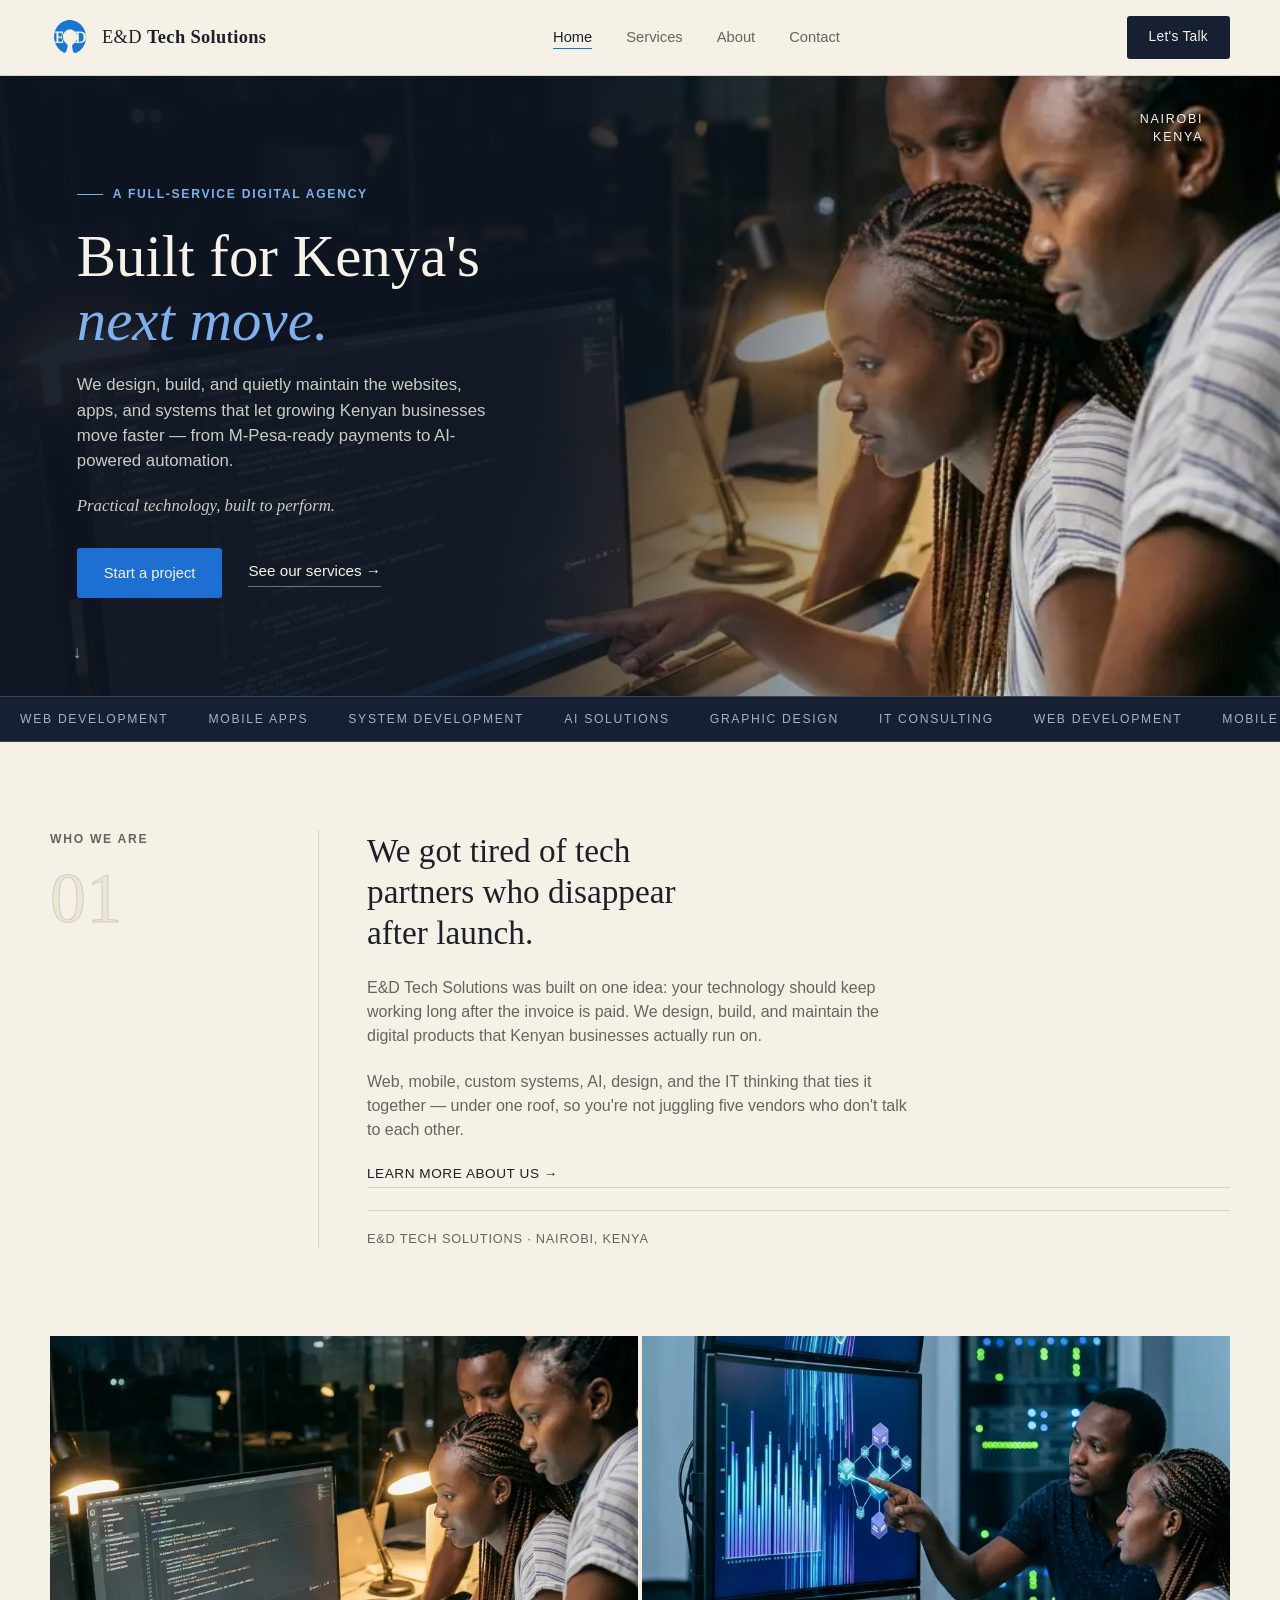
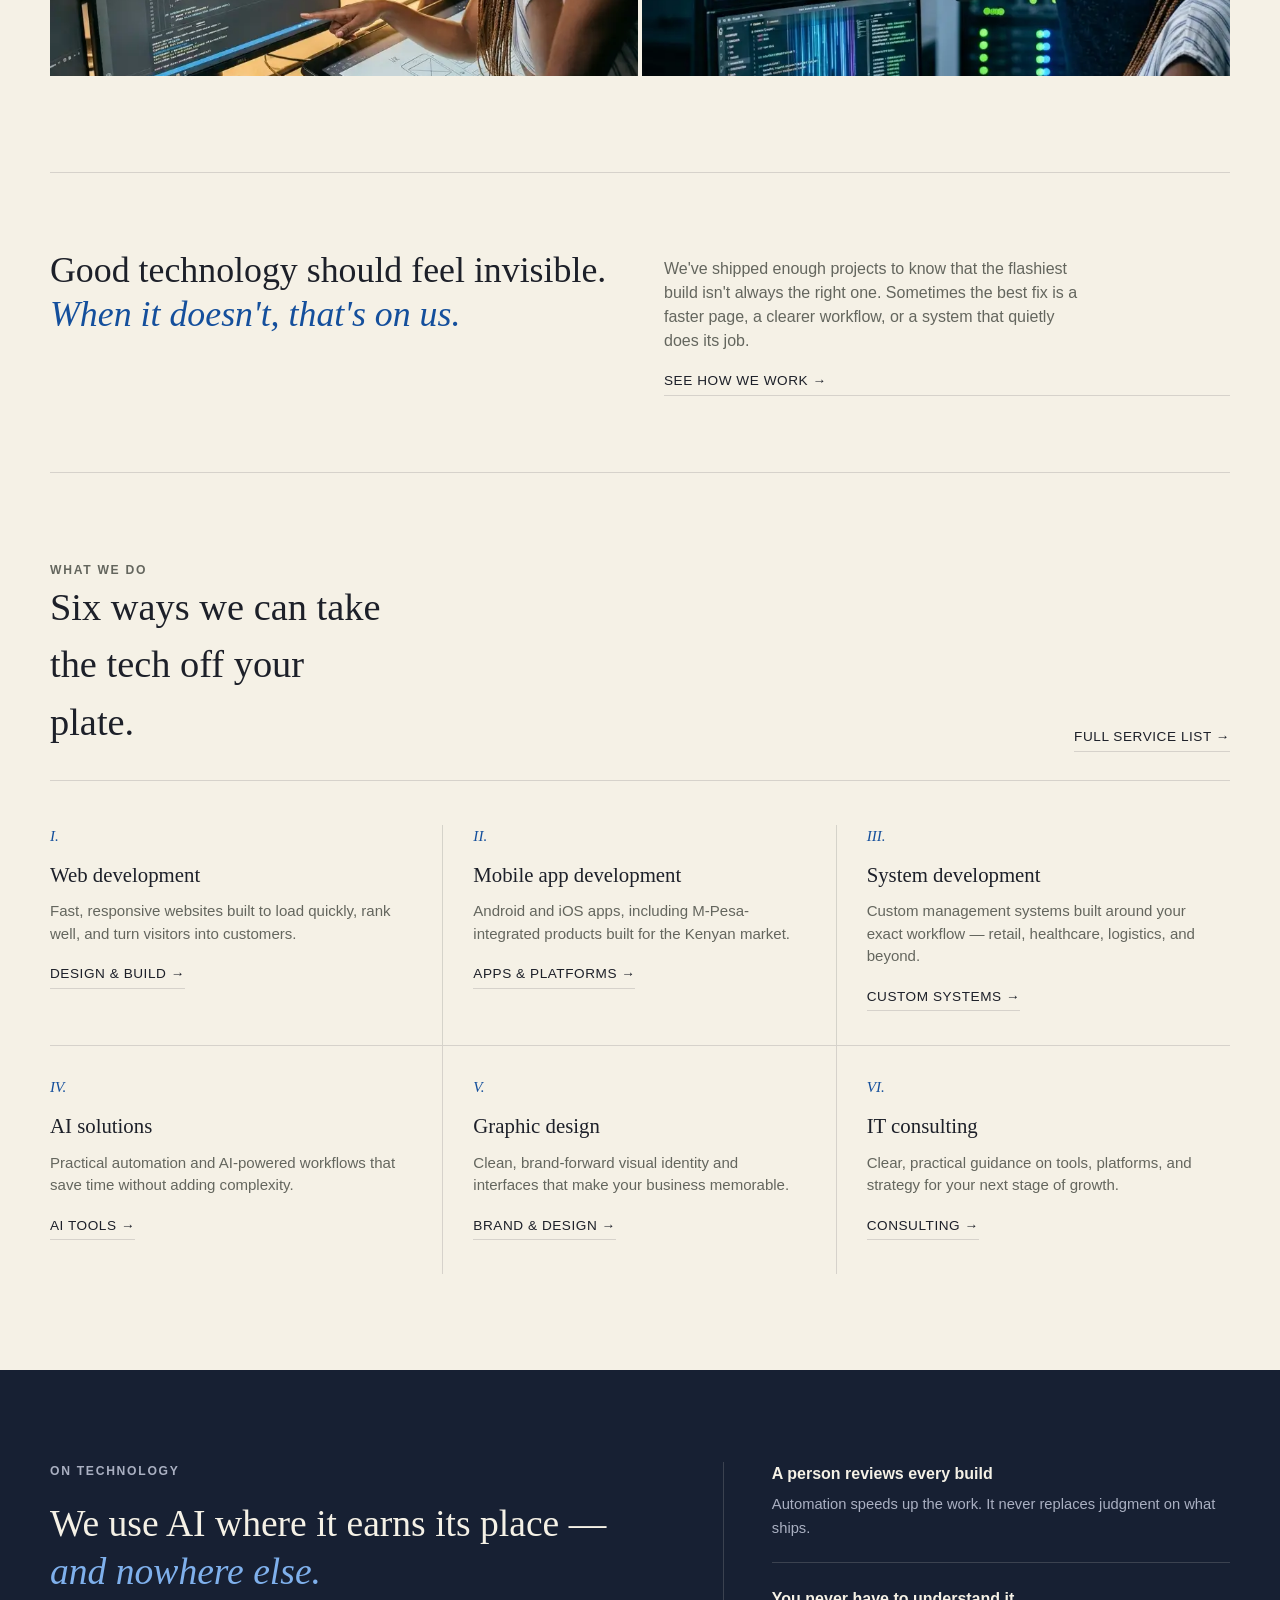
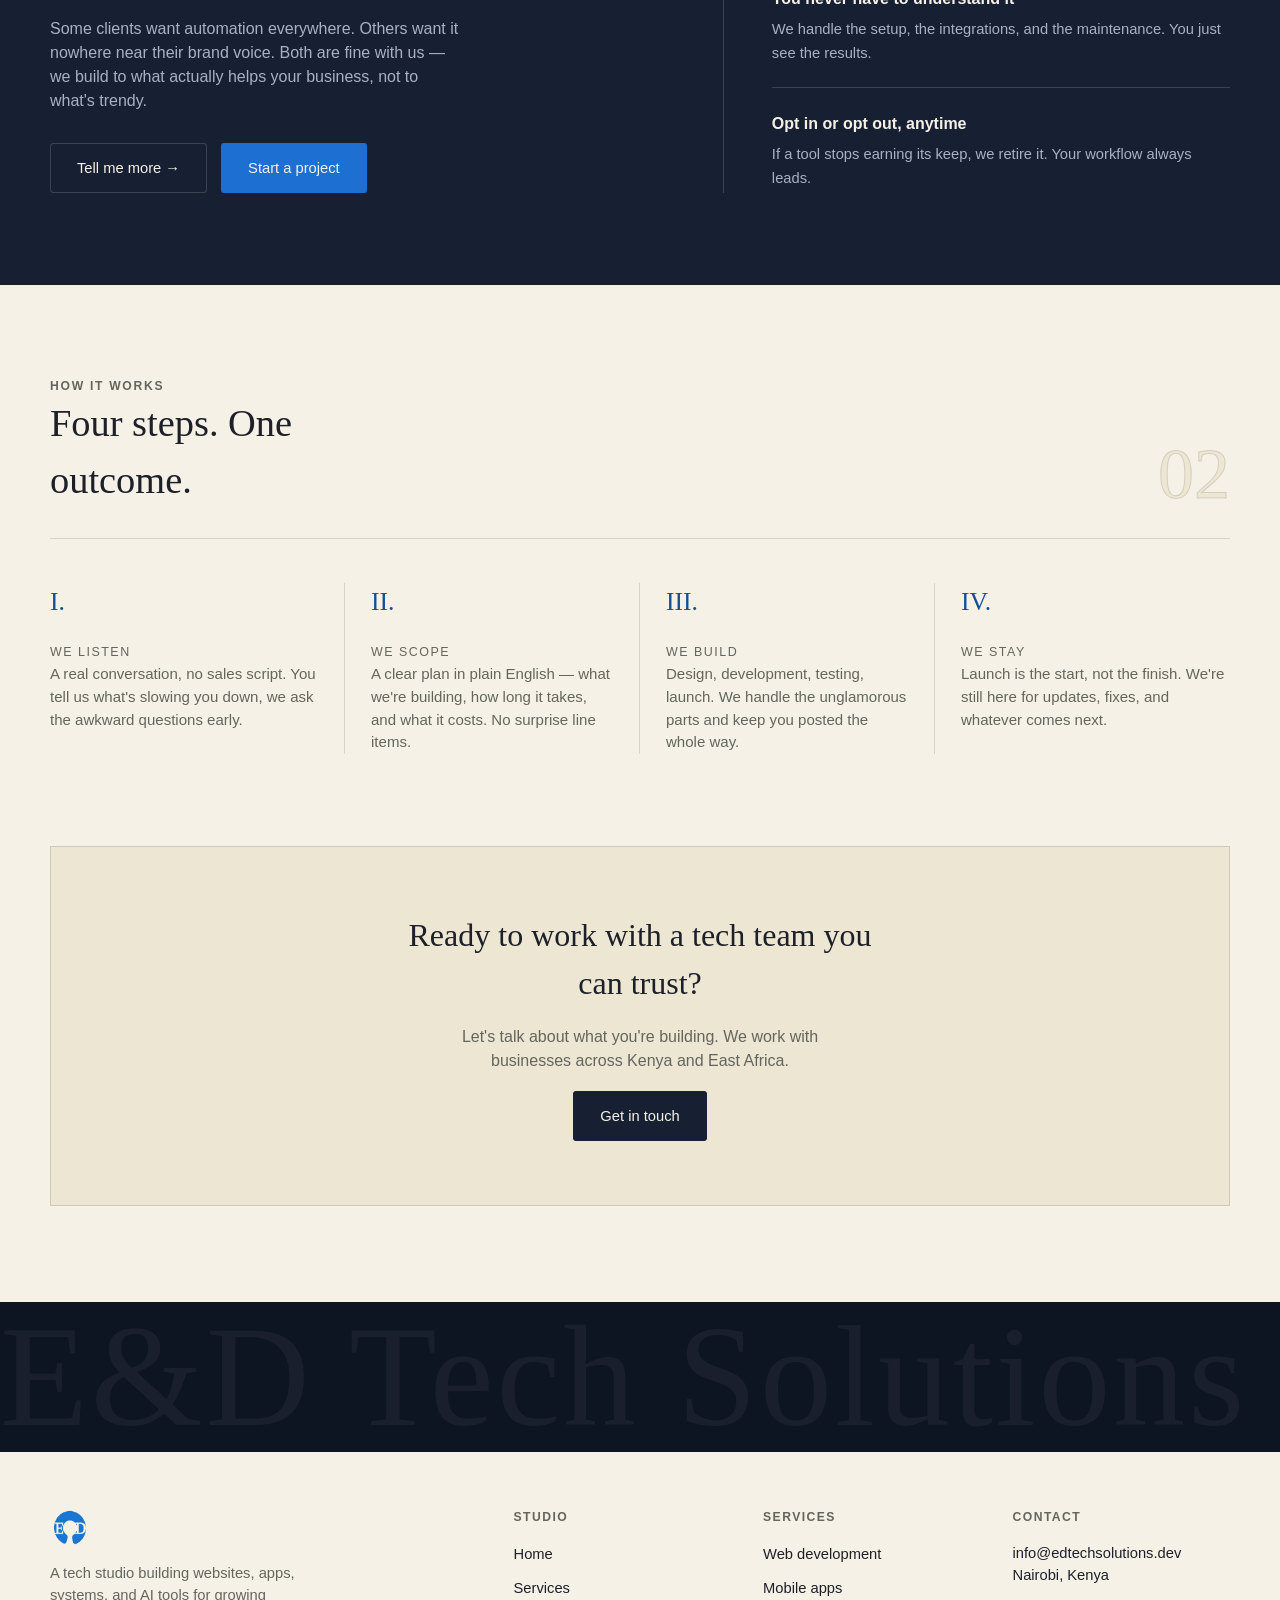
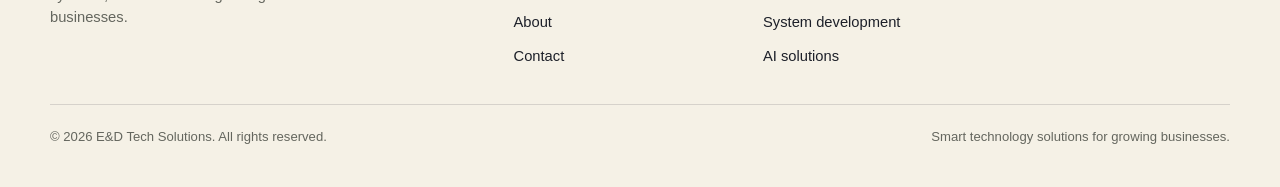
==== commit c1a4a40f: "google tags" ====
--- a/index.html
+++ b/index.html
@@ -1,6 +1,16 @@
 <!DOCTYPE html>
 <html lang="en">
 <head>
+    <!-- Google tag (gtag.js) -->
+    <script async src="https://www.googletagmanager.com/gtag/js?id=G-Y5B05ZBP9K"></script>
+    <script>
+        window.dataLayer = window.dataLayer || [];
+        function gtag(){dataLayer.push(arguments);}
+        gtag('js', new Date());
+
+        gtag('config', 'G-Y5B05ZBP9K');
+    </script>
+    
     <meta charset="UTF-8">
     <meta name="viewport" content="width=device-width, initial-scale=1.0">
 
--- a/style.css
+++ b/style.css
@@ -1,461 +1,1117 @@
+/* ============================================================
+   E&D Tech Solutions — design tokens
+   ============================================================ */
 :root {
-    --bg: #07111f;
-    --bg-soft: #0c1b31;
-    --surface: rgba(11, 28, 52, 0.78);
-    --surface-strong: rgba(14, 36, 66, 0.94);
-    --surface-light: rgba(255, 255, 255, 0.08);
-    --border: rgba(154, 197, 255, 0.18);
-    --text: #e8f3ff;
-    --muted: #a9bfdc;
-    --primary: #3ba4ff;
-    --primary-deep: #1f6fe5;
-    --accent: #7fd5ff;
-    --shadow: 0 24px 60px rgba(2, 12, 28, 0.42);
-}
-
-* {
-    margin: 0;
-    padding: 0;
-    box-sizing: border-box;
-}
+    --cream: #f5f1e6;
+    --paper: #ede6d3;
+    --line: rgba(24, 27, 36, 0.14);
+    --line-soft: rgba(24, 27, 36, 0.08);
+    --ink: #1d2029;
+    --muted: #64665e;
+
+    --navy: #172033;
+    --navy-deep: #0e1522;
+    --navy-line: rgba(245, 241, 230, 0.16);
+    --navy-muted: #aab0c2;
+
+    --blue: #1d6fd1;
+    --blue-deep: #144f9c;
+    --blue-light: #7fb0ec;
+    --cream-soft: #f6f2e9;
+    --sky: #7fb0ec;
+
+    --serif: Georgia, "Iowan Old Style", "Times New Roman", serif;
+    --sans: "Helvetica Neue", Helvetica, Arial, sans-serif;
+
+    --wrap: 1180px;
+}
+
+* { margin: 0; padding: 0; box-sizing: border-box; }
+
+html { scroll-behavior: smooth; }
 
 body {
-    font-family: "Avenir Next", "Segoe UI", sans-serif;
-    min-height: 100vh;
-    color: var(--text);
-    background:
-        radial-gradient(circle at top left, rgba(62, 131, 255, 0.32), transparent 28%),
-        radial-gradient(circle at 85% 20%, rgba(52, 198, 255, 0.18), transparent 22%),
-        linear-gradient(145deg, #050b14 0%, #09192e 48%, #0c2343 100%);
-    display: flex;
-    flex-direction: column;
-    overflow-x: hidden;
-}
-
-body::before,
-body::after {
-    content: "";
-    position: fixed;
-    border-radius: 50%;
-    pointer-events: none;
-    filter: blur(10px);
-    z-index: 0;
-}
-
-body::before {
-    width: 340px;
-    height: 340px;
-    top: -120px;
-    right: -100px;
-    background: rgba(76, 146, 255, 0.18);
-}
-
-body::after {
-    width: 260px;
-    height: 260px;
-    bottom: 8%;
-    left: -80px;
-    background: rgba(62, 205, 255, 0.12);
-}
-
-header,
-main,
-footer {
-    position: relative;
-    z-index: 1;
-}
-
+    font-family: var(--sans);
+    background: var(--cream);
+    color: var(--ink);
+    line-height: 1.5;
+    -webkit-font-smoothing: antialiased;
+}
+
+img { display: block; max-width: 100%; }
+
+a { color: inherit; text-decoration: none; }
+
+.wrap { width: min(var(--wrap), 100% - 64px); margin-inline: auto; }
+
+::selection { background: var(--blue); color: var(--cream); }
+
+@media (prefers-reduced-motion: reduce) {
+    * { animation-duration: 0.01ms !important; animation-iteration-count: 1 !important; transition-duration: 0.01ms !important; scroll-behavior: auto !important; }
+}
+
+/* ============================================================
+   Header / nav
+   ============================================================ */
 .site-header {
-    width: min(1120px, calc(100% - 32px));
-    margin: 24px auto 0;
+    position: sticky;
+    top: 0;
+    z-index: 40;
+    background: var(--cream);
+    border-bottom: 1px solid var(--line);
 }
 
 .topbar {
-    display: flex;
+    width: min(var(--wrap), 100% - 48px);
+    margin-inline: auto;
+    display: flex;
+    align-items: center;
     justify-content: space-between;
+    gap: 24px;
+    padding: 16px 0;
+}
+
+.brand { display: flex; align-items: center; gap: 12px; }
+
+.brand .logo { width: 40px; height: 40px; object-fit: contain; }
+
+.company-name {
+    font-family: var(--serif);
+    font-size: 1.15rem;
+    letter-spacing: 0.02em;
+    color: var(--ink);
+}
+
+.company-name b { font-weight: 700; }
+
+.nav-menu {
+    display: flex;
     align-items: center;
-    gap: 20px;
-    padding: 18px 24px;
-    border: 1px solid var(--border);
-    background: rgba(8, 19, 36, 0.72);
-    backdrop-filter: blur(16px);
-    border-radius: 22px;
-    box-shadow: var(--shadow);
-}
-
-.brand {
-    display: flex;
-    flex-direction: column;
-    gap: 4px;
-}
-
-.brand-mark {
-    font-size: 2.3rem;
-    font-weight: 800;
-    letter-spacing: 0.08em;
-    color: #ffffff;
-}
-
-.brand-tagline {
+    gap: 34px;
+    list-style: none;
+}
+
+.nav-menu a {
+    font-size: 0.92rem;
     color: var(--muted);
-    font-size: 0.95rem;
-    letter-spacing: 0.08em;
+    padding-bottom: 3px;
+    border-bottom: 1px solid transparent;
+    transition: color 0.15s ease, border-color 0.15s ease;
+}
+
+.nav-menu a:hover { color: var(--ink); }
+
+.nav-menu a.active { color: var(--ink); border-bottom-color: var(--blue); }
+
+.nav-cta {
+    display: inline-block;
+    background: var(--navy);
+    color: var(--cream);
+    font-size: 0.86rem;
+    letter-spacing: 0.02em;
+    padding: 11px 22px;
+    border-radius: 3px;
+    transition: background 0.15s ease;
+    white-space: nowrap;
+}
+
+.nav-cta:hover { background: var(--blue-deep); }
+
+.nav-toggle { display: none; }
+
+/* ============================================================
+   Shared type / utility
+   ============================================================ */
+.eyebrow {
+    display: block;
+    font-size: 0.76rem;
+    letter-spacing: 0.14em;
     text-transform: uppercase;
-}
-
-nav ul {
-    list-style: none;
-    display: flex;
-    align-items: center;
-    gap: 12px;
-}
-
-nav a {
-    text-decoration: none;
-    color: var(--text);
-    font-size: 0.98rem;
+    color: var(--muted);
     font-weight: 600;
-    padding: 10px 16px;
-    border-radius: 999px;
-    transition: background 0.25s ease, transform 0.25s ease, color 0.25s ease;
-}
-
-nav a:hover,
-nav a:focus,
-nav a.active {
-    background: rgba(70, 154, 255, 0.18);
-    color: #ffffff;
-    transform: translateY(-1px);
-}
-
-main {
-    width: min(1120px, calc(100% - 32px));
-    margin: 0 auto;
-    padding: 44px 0 72px;
-}
-
-.hero {
-    display: grid;
-    grid-template-columns: 1.15fr 0.85fr;
-    gap: 28px;
-    align-items: stretch;
-    margin-bottom: 34px;
-}
-
-.hero-copy,
-.hero-panel,
-.card,
-.service-item {
-    border: 1px solid var(--border);
-    background: var(--surface);
-    backdrop-filter: blur(16px);
-    box-shadow: var(--shadow);
-}
-
-.hero-copy {
-    padding: 42px;
-    border-radius: 32px;
-}
-
-.eyebrow {
+}
+
+.eyebrow.on-dark { color: var(--navy-muted); }
+
+.rule { border: none; border-top: 1px solid var(--line); }
+
+.section-index {
+    font-family: var(--serif);
+    font-size: clamp(3rem, 6vw, 4.5rem);
+    color: var(--paper);
+    -webkit-text-stroke: 1px var(--line);
+    line-height: 1;
+}
+
+.section-index.on-dark {
+    color: var(--navy-deep);
+    -webkit-text-stroke: 1px var(--navy-line);
+}
+
+.btn {
     display: inline-flex;
     align-items: center;
     gap: 8px;
-    padding: 8px 14px;
+    font-size: 0.92rem;
+    padding: 13px 26px;
+    border-radius: 3px;
+    border: 1px solid transparent;
+    cursor: pointer;
+    transition: background 0.15s ease, color 0.15s ease, border-color 0.15s ease;
+}
+
+.btn-primary { background: var(--navy); color: var(--cream); }
+.btn-primary:hover { background: var(--blue-deep); }
+
+.tech-section .btn-primary { background: var(--blue); }
+.tech-section .btn-primary:hover { background: var(--blue-light); color: var(--navy-deep); }
+
+.btn-secondary { background: transparent; color: var(--ink); border-color: var(--line); }
+.btn-secondary:hover { border-color: var(--ink); }
+
+.btn-ghost-dark { background: transparent; color: var(--cream); border-color: var(--navy-line); }
+.btn-ghost-dark:hover { border-color: var(--cream); }
+
+.link-arrow {
+    display: inline-flex;
+    align-items: center;
+    gap: 8px;
+    font-size: 0.85rem;
+    letter-spacing: 0.04em;
+    text-transform: uppercase;
+    border-bottom: 1px solid var(--line);
+    padding-bottom: 3px;
+    transition: border-color 0.15s ease, gap 0.15s ease;
+}
+.link-arrow:hover { border-color: var(--ink); gap: 11px; }
+.link-arrow.on-dark { color: var(--cream); border-color: var(--navy-line); }
+.link-arrow.on-dark:hover { border-color: var(--cream); }
+
+/* ============================================================
+   Hero
+   ============================================================ */
+.hero {
+    position: relative;
+    display: grid;
+    grid-template-columns: 1fr 1fr;
+    min-height: 620px;
+    overflow: hidden;
+}
+
+.hero-image {
+    position: absolute;
+    top: 0;
+    right: 0;
+    bottom: 0;
+    left: 0;
+    width: 100%;
+    height: 100%;
+    object-fit: cover;
+    z-index: 0;
+}
+
+.hero-scrim {
+    position: absolute;
+    top: 0;
+    right: 0;
+    bottom: 0;
+    left: 0;
+    background: linear-gradient(100deg, rgba(14, 21, 34, 0.94) 0%, rgba(14, 21, 34, 0.9) 42%, rgba(14, 21, 34, 0.38) 62%, rgba(14, 21, 34, 0) 78%);
+    z-index: 1;
+}
+
+.hero-copy {
+    position: relative;
+    z-index: 2;
+    grid-column: 1 / span 1;
+    padding: 76px 40px 64px 6vw;
+    display: flex;
+    flex-direction: column;
+    justify-content: center;
+    color: var(--cream-soft);
+}
+
+.hero-copy .eyebrow {
+    display: inline-flex;
+    align-items: center;
+    gap: 10px;
+    margin-bottom: 22px;
+    color: var(--sky);
+}
+
+.hero-copy .eyebrow::before {
+    content: "";
+    width: 26px;
+    height: 1px;
+    background: var(--sky);
+}
+
+.hero-copy h1 {
+    font-family: var(--serif);
+    font-weight: 400;
+    font-size: clamp(2.6rem, 4.6vw, 3.9rem);
+    line-height: 1.08;
+    margin-bottom: 20px;
+}
+
+.hero-copy h1 em {
+    font-style: italic;
+    color: var(--sky);
+}
+
+.hero-copy p {
+    color: rgba(246, 242, 233, 0.82);
+    font-size: 1.05rem;
+    max-width: 46ch;
+}
+
+.hero-tagline {
+    font-family: var(--serif);
+    font-style: italic;
+    color: var(--cream-soft);
+    font-size: 1.15rem;
+    margin: 20px 0 30px;
+}
+
+.hero-actions {
+    display: flex;
+    align-items: center;
+    gap: 26px;
+    flex-wrap: wrap;
+}
+
+.hero-copy .btn-primary { background: var(--blue); color: var(--cream); }
+.hero-copy .btn-primary:hover { background: var(--blue-light); color: var(--navy-deep); }
+
+.btn-text {
+    display: inline-flex;
+    align-items: center;
+    gap: 6px;
+    color: var(--cream-soft);
+    font-size: 0.95rem;
+    border-bottom: 1px solid rgba(246, 242, 233, 0.4);
+    padding-bottom: 3px;
+    transition: border-color 0.15s ease, gap 0.15s ease;
+}
+.btn-text:hover { border-color: var(--cream-soft); gap: 9px; }
+
+.hero-badge {
+    position: absolute;
+    top: 34px;
+    right: 6vw;
+    z-index: 2;
+    color: var(--cream-soft);
+    font-size: 0.78rem;
+    letter-spacing: 0.14em;
+    text-transform: uppercase;
+    text-align: right;
+    line-height: 1.5;
+}
+
+.hero-scroll {
+    position: absolute;
+    bottom: 30px;
+    left: calc(6vw - 4px);
+    z-index: 2;
+    color: var(--sky);
+    font-size: 1.1rem;
+    animation: bob 2.4s ease-in-out infinite;
+}
+
+@keyframes bob {
+    0%, 100% { transform: translateY(0); }
+    50% { transform: translateY(6px); }
+}
+
+@media (prefers-reduced-motion: reduce) {
+    .hero-scroll { animation: none; }
+}
+
+/* ticker */
+.ticker {
+    background: var(--navy);
+    color: var(--navy-muted);
+    overflow: hidden;
+    white-space: nowrap;
+    border-top: 1px solid var(--navy-line);
+    border-bottom: 1px solid var(--navy-line);
+}
+
+.ticker-track {
+    display: inline-flex;
+    animation: ticker 32s linear infinite;
+    padding: 13px 0;
+}
+
+.ticker-track span {
+    font-size: 0.76rem;
+    letter-spacing: 0.14em;
+    text-transform: uppercase;
+    padding: 0 20px;
+}
+
+@keyframes ticker {
+    from { transform: translateX(0); }
+    to { transform: translateX(-50%); }
+}
+
+/* ============================================================
+   Two-column narrative section (Who we are / bridging blocks)
+   ============================================================ */
+.split-section {
+    width: min(var(--wrap), 100% - 64px);
+    margin-inline: auto;
+    padding: 88px 0;
+    display: flex;
+    gap: 48px;
+}
+
+.split-section .split-head { flex: 0 0 220px; }
+.split-section .split-body { flex: 1 1 auto; min-width: 0; }
+
+.split-section .split-head {
+    display: flex;
+    flex-direction: column;
+    gap: 14px;
+}
+
+.split-section .split-body {
+    border-left: 1px solid var(--line);
+    padding-left: 48px;
+    display: flex;
+    flex-direction: column;
+    gap: 22px;
+}
+
+.split-body h2 {
+    font-family: var(--serif);
+    font-weight: 400;
+    font-size: clamp(1.6rem, 2.6vw, 2.2rem);
+    max-width: 20ch;
+    line-height: 1.24;
+}
+
+.split-body p { color: var(--muted); max-width: 62ch; font-size: 1rem; }
+
+.split-byline {
+    font-size: 0.8rem;
+    letter-spacing: 0.06em;
+    text-transform: uppercase;
+    color: var(--muted);
+    padding-top: 18px;
+    border-top: 1px solid var(--line);
+}
+
+.section-divider { border-top: 1px solid var(--line); }
+
+/* duo image row */
+.duo-row {
+    width: min(var(--wrap), 100% - 64px);
+    margin: 0 auto 96px;
+    display: flex;
+    gap: 4px;
+}
+
+.duo-row img { flex: 1 1 50%; width: 50%; height: 340px; object-fit: cover; }
+
+/* short bridging statement */
+.statement-section {
+    width: min(var(--wrap), 100% - 64px);
+    margin-inline: auto;
+    padding: 76px 0;
+    display: flex;
+    gap: 48px;
+    align-items: flex-start;
+    border-top: 1px solid var(--line);
+}
+
+.statement-section h2 { flex: 1 1 50%; }
+.statement-section .statement-copy { flex: 1 1 50%; }
+
+.statement-section h2 {
+    font-family: var(--serif);
+    font-weight: 400;
+    font-size: clamp(1.7rem, 2.8vw, 2.3rem);
+    line-height: 1.22;
+}
+
+.statement-section h2 em { color: var(--blue-deep); font-style: italic; display: block; }
+
+.statement-section .statement-copy { display: flex; flex-direction: column; gap: 18px; padding-top: 8px; }
+
+.statement-section p { color: var(--muted); max-width: 48ch; }
+
+/* ============================================================
+   What we do — service cards
+   ============================================================ */
+.services-section {
+    width: min(var(--wrap), 100% - 64px);
+    margin-inline: auto;
+    padding: 88px 0 96px;
+    border-top: 1px solid var(--line);
+}
+
+.services-section .section-heading {
+    display: flex;
+    justify-content: space-between;
+    align-items: flex-end;
+    gap: 24px;
+    margin-bottom: 44px;
+    border-bottom: 1px solid var(--line);
+    padding-bottom: 28px;
+}
+
+.section-heading h2 {
+    font-family: var(--serif);
+    font-weight: 400;
+    font-size: clamp(1.8rem, 3vw, 2.5rem);
+    max-width: 18ch;
+}
+
+.service-grid {
+    display: flex;
+    flex-wrap: wrap;
+}
+
+.service-card {
+    flex: 1 1 33.333%;
+    width: 33.333%;
+    padding: 30px 30px 34px 0;
+    border-top: 1px solid var(--line);
+    box-sizing: border-box;
+}
+
+.service-grid .service-card:nth-child(-n+3) { border-top: none; padding-top: 0; }
+
+.service-grid .service-card:not(:nth-child(3n)) { border-right: 1px solid var(--line); padding-right: 30px; }
+.service-grid .service-card:not(:nth-child(3n+1)) { padding-left: 30px; }
+
+.service-numeral {
+    font-family: var(--serif);
+    font-style: italic;
+    color: var(--blue-deep);
+    font-size: 0.95rem;
+    display: block;
+    margin-bottom: 14px;
+}
+
+.service-card h3 {
+    font-family: var(--serif);
+    font-weight: 400;
+    font-size: 1.3rem;
+    margin-bottom: 12px;
+    line-height: 1.28;
+}
+
+.service-card p { color: var(--muted); font-size: 0.94rem; margin-bottom: 16px; }
+
+/* ============================================================
+   Dark technology / AI section
+   ============================================================ */
+.tech-section {
+    background: var(--navy);
+    color: var(--cream);
+    padding: 92px 0;
+}
+
+.tech-section .wrap {
+    display: flex;
+    gap: 56px;
+}
+
+.tech-section .tech-copy { flex: 1 1 55%; }
+.tech-section .tech-facts { flex: 1 1 45%; }
+
+.tech-copy { display: flex; flex-direction: column; gap: 20px; }
+
+.tech-copy h2 {
+    font-family: var(--serif);
+    font-weight: 400;
+    font-size: clamp(1.7rem, 3vw, 2.35rem);
+    line-height: 1.28;
+}
+
+.tech-copy h2 em { color: var(--blue-light); font-style: italic; display: block; }
+
+.tech-copy p { color: var(--navy-muted); max-width: 46ch; }
+
+.tech-actions { display: flex; gap: 14px; margin-top: 10px; flex-wrap: wrap; }
+
+.tech-facts {
+    display: flex;
+    flex-direction: column;
+    gap: 24px;
+    padding-left: 48px;
+    border-left: 1px solid var(--navy-line);
+}
+
+.tech-facts .fact { padding-bottom: 22px; border-bottom: 1px solid var(--navy-line); }
+.tech-facts .fact:last-child { border-bottom: none; padding-bottom: 0; }
+
+.tech-facts .fact strong {
+    display: block;
+    font-size: 1rem;
+    margin-bottom: 6px;
+    font-weight: 600;
+}
+
+.tech-facts .fact span { color: var(--navy-muted); font-size: 0.92rem; }
+
+/* ============================================================
+   How it works — process steps
+   ============================================================ */
+.process-section {
+    width: min(var(--wrap), 100% - 64px);
+    margin-inline: auto;
+    padding: 92px 0;
+}
+
+.process-section .section-heading {
+    display: flex;
+    justify-content: space-between;
+    align-items: flex-end;
+    border-bottom: 1px solid var(--line);
+    padding-bottom: 28px;
+    margin-bottom: 44px;
+}
+
+.process-section .section-heading h2 {
+    font-family: var(--serif);
+    font-weight: 400;
+    font-size: clamp(1.8rem, 3vw, 2.5rem);
+}
+
+.process-grid {
+    display: flex;
+}
+
+.process-step {
+    flex: 1 1 25%;
+    width: 25%;
+    padding: 0 26px 0 0;
+    border-right: 1px solid var(--line);
+    box-sizing: border-box;
+}
+
+.process-step:last-child { border-right: none; padding-right: 0; }
+.process-step:not(:first-child) { padding-left: 26px; }
+
+.process-step .roman {
+    font-family: var(--serif);
+    font-size: 1.6rem;
+    color: var(--blue-deep);
     margin-bottom: 18px;
-    border-radius: 999px;
-    background: rgba(59, 164, 255, 0.12);
-    color: var(--accent);
+    display: block;
+}
+
+.process-step .step-label {
+    font-size: 0.78rem;
+    letter-spacing: 0.12em;
+    text-transform: uppercase;
+    color: var(--muted);
+    margin-bottom: 10px;
+}
+
+.process-step p { color: var(--muted); font-size: 0.94rem; }
+
+/* ============================================================
+   Generic page hero (services / about / contact intro)
+   ============================================================ */
+.page-hero {
+    width: min(var(--wrap), 100% - 64px);
+    margin-inline: auto;
+    padding: 76px 0 60px;
+    border-bottom: 1px solid var(--line);
+    display: flex;
+    gap: 48px;
+    align-items: flex-end;
+}
+
+.page-hero .page-hero-copy { flex: 1 1 50%; }
+.page-hero > p { flex: 1 1 50%; }
+
+.page-hero h1 {
+    font-family: var(--serif);
+    font-weight: 400;
+    font-size: clamp(2rem, 3.6vw, 2.9rem);
+    line-height: 1.18;
+}
+
+.page-hero .page-hero-copy { display: flex; flex-direction: column; gap: 16px; }
+
+.page-hero p { color: var(--muted); max-width: 44ch; }
+
+/* CTA banner */
+.cta-band {
+    width: min(var(--wrap), 100% - 64px);
+    margin: 0 auto 96px;
+    padding: 64px 56px;
+    background: var(--paper);
+    border: 1px solid var(--line);
+    text-align: center;
+    display: flex;
+    flex-direction: column;
+    align-items: center;
+    gap: 18px;
+}
+
+.cta-band h2 {
+    font-family: var(--serif);
+    font-weight: 400;
+    font-size: clamp(1.5rem, 2.6vw, 2rem);
+    max-width: 30ch;
+}
+
+.cta-band p { color: var(--muted); max-width: 46ch; }
+
+/* ============================================================
+   Footer
+   ============================================================ */
+.footer-band {
+    background: var(--navy-deep);
+    position: relative;
+    overflow: hidden;
+    height: 150px;
+    display: flex;
+    align-items: center;
+}
+
+.footer-band .watermark {
+    font-family: var(--serif);
+    font-size: clamp(4rem, 14vw, 9rem);
+    color: rgba(245, 241, 230, 0.05);
+    white-space: nowrap;
+    letter-spacing: 0.02em;
+}
+
+site-footer, .site-footer { background: var(--cream); }
+
+.footer-main {
+    width: min(var(--wrap), 100% - 64px);
+    margin-inline: auto;
+    padding: 56px 0 36px;
+    display: flex;
+    flex-wrap: wrap;
+    gap: 32px;
+}
+
+.footer-main .footer-brand { flex: 1 1 30%; min-width: 220px; }
+.footer-main .footer-col { flex: 1 1 140px; }
+
+.footer-brand { display: flex; flex-direction: column; gap: 14px; }
+
+.footer-brand img { width: 40px; height: 40px; object-fit: contain; }
+
+.footer-brand p { color: var(--muted); font-size: 0.92rem; max-width: 32ch; }
+
+.footer-col h3 {
+    font-size: 0.76rem;
+    letter-spacing: 0.12em;
+    text-transform: uppercase;
+    color: var(--muted);
+    margin-bottom: 16px;
+}
+
+.footer-col ul { list-style: none; display: flex; flex-direction: column; gap: 10px; }
+
+.footer-col a { font-size: 0.92rem; color: var(--ink); }
+.footer-col a:hover { color: var(--blue-deep); }
+
+.footer-col p { font-size: 0.92rem; color: var(--ink); }
+
+.footer-bottom {
+    width: min(var(--wrap), 100% - 64px);
+    margin-inline: auto;
+    padding: 22px 0 40px;
+    border-top: 1px solid var(--line);
+    display: flex;
+    justify-content: space-between;
+    flex-wrap: wrap;
+    gap: 10px;
     font-size: 0.82rem;
-    font-weight: 700;
+    color: var(--muted);
+}
+
+.footer-bottom a { color: var(--muted); }
+.footer-bottom a:hover { color: var(--ink); }
+
+/* ============================================================
+   Cards used on about / services / contact detail pages
+   ============================================================ */
+.info-grid {
+    width: min(var(--wrap), 100% - 64px);
+    margin: 0 auto 20px;
+    display: flex;
+    flex-wrap: wrap;
+}
+
+.info-card { flex: 1 1 33.333%; width: 33.333%; box-sizing: border-box; padding: 36px 32px 36px 0; border-top: 1px solid var(--line); }
+.info-grid .info-card:nth-child(-n+3) { border-top: none; }
+.info-grid .info-card:not(:nth-child(3n)) { border-right: 1px solid var(--line); padding-right: 32px; }
+.info-grid .info-card:not(:nth-child(3n+1)) { padding-left: 32px; }
+
+.info-card .index-mark {
+    font-family: var(--serif);
+    font-size: 2.4rem;
+    color: var(--paper);
+    -webkit-text-stroke: 1px var(--line);
+    display: block;
+    margin-bottom: 14px;
+}
+
+.info-card h2 {
+    font-family: var(--serif);
+    font-weight: 400;
+    font-size: 1.35rem;
+    margin-bottom: 12px;
+}
+
+.info-card p { color: var(--muted); font-size: 0.95rem; margin-bottom: 10px; }
+.info-card p:last-child { margin-bottom: 0; }
+
+.contact-grid {
+    width: min(var(--wrap), 100% - 64px);
+    margin: 0 auto 30px;
+    display: flex;
+}
+
+.contact-grid .info-card { flex: 1 1 50%; width: 50%; padding: 40px; border: 1px solid var(--line); }
+.contact-grid .info-card + .info-card { border-left: none; }
+
+.contact-grid .fact-row { display: flex; justify-content: space-between; gap: 12px; padding: 12px 0; border-bottom: 1px solid var(--line-soft); }
+.contact-grid .fact-row:last-of-type { border-bottom: none; }
+.contact-grid .fact-row span:first-child { color: var(--muted); font-size: 0.88rem; }
+.contact-grid .fact-row span:last-child, .contact-grid .fact-row a { font-size: 0.95rem; }
+
+/* ============================================================
+   Contact form + info + book-a-call
+   ============================================================ */
+.contact-shell {
+    width: min(var(--wrap), 100% - 64px);
+    margin: 0 auto 96px;
+    display: flex;
+    gap: 48px;
+    align-items: flex-start;
+}
+
+.contact-form {
+    flex: 1 1 60%;
+    background: var(--paper);
+    border: 1px solid var(--line);
+    padding: 44px;
+}
+
+.contact-form h2 {
+    font-family: var(--serif);
+    font-weight: 400;
+    font-size: clamp(1.5rem, 2.4vw, 2rem);
+    margin-bottom: 26px;
+}
+
+.form-grid { display: flex; flex-wrap: wrap; gap: 20px; }
+
+.field { flex: 1 1 45%; display: flex; flex-direction: column; gap: 8px; }
+.field.full { flex-basis: 100%; }
+
+.field label {
+    font-size: 0.78rem;
     letter-spacing: 0.08em;
     text-transform: uppercase;
-}
-
-h1 {
-    font-size: clamp(2.8rem, 5vw, 4.8rem);
-    line-height: 0.95;
+    color: var(--muted);
+}
+
+.field input,
+.field select,
+.field textarea {
+    font-family: var(--sans);
+    font-size: 0.95rem;
+    color: var(--ink);
+    background: var(--cream);
+    border: 1px solid var(--line);
+    padding: 12px 14px;
+    border-radius: 2px;
+    width: 100%;
+}
+
+.field textarea { min-height: 128px; resize: vertical; }
+
+.field input:focus,
+.field select:focus,
+.field textarea:focus {
+    outline: 2px solid var(--blue);
+    outline-offset: 1px;
+    border-color: var(--blue);
+}
+
+.field input::placeholder,
+.field textarea::placeholder { color: rgba(100, 102, 94, 0.6); }
+
+.checkbox-row {
+    display: flex;
+    align-items: flex-start;
+    gap: 10px;
+    font-size: 0.86rem;
+    color: var(--muted);
+}
+
+.checkbox-row input { margin-top: 3px; flex-shrink: 0; }
+
+.form-footer {
+    display: flex;
+    align-items: center;
+    gap: 22px;
+    flex-wrap: wrap;
+    margin-top: 28px;
+}
+
+.btn-dark { background: var(--navy); color: var(--cream); border: 1px solid transparent; }
+.btn-dark:hover { background: var(--blue-deep); }
+
+.aside-note { font-size: 0.85rem; color: var(--muted); }
+.aside-note a { text-decoration: underline; text-underline-offset: 3px; }
+.aside-note a:hover { color: var(--blue-deep); }
+
+.form-status {
+    margin-top: 16px;
+    font-size: 0.9rem;
+    display: none;
+}
+.form-status:empty { display: none; }
+.form-status.is-success { display: block; color: #1f7a3d; }
+.form-status.is-error { display: block; color: #b3401f; }
+
+.contact-info {
+    flex: 1 1 34%;
+    display: flex;
+    flex-direction: column;
+    gap: 4px;
+}
+
+.contact-info h2 {
+    font-family: var(--serif);
+    font-weight: 400;
+    font-size: clamp(1.4rem, 2.2vw, 1.8rem);
+    margin-bottom: 22px;
+}
+
+.info-row {
+    display: flex;
+    gap: 14px;
+    align-items: flex-start;
+    padding-bottom: 18px;
     margin-bottom: 18px;
-    letter-spacing: -0.05em;
-}
-
-.hero-copy p,
-.card p,
-.service-item p,
-.stat-label {
+    border-bottom: 1px solid var(--line);
+}
+
+.info-row:nth-last-of-type(1) { border-bottom: none; margin-bottom: 6px; padding-bottom: 6px; }
+
+.info-icon {
+    font-size: 1.05rem;
+    color: var(--blue-deep);
+    width: 24px;
+    flex-shrink: 0;
+    text-align: center;
+}
+
+.info-text label {
+    display: block;
+    font-size: 0.74rem;
+    letter-spacing: 0.1em;
+    text-transform: uppercase;
     color: var(--muted);
-    line-height: 1.7;
-}
-
-.hero-copy p {
-    max-width: 56ch;
-    font-size: 1.06rem;
-}
-
-.hero-actions {
-    display: flex;
-    flex-wrap: wrap;
-    gap: 14px;
-    margin: 28px 0 32px;
-}
-
-.btn {
-    border: 0;
-    border-radius: 999px;
-    padding: 13px 22px;
-    font-size: 0.96rem;
-    font-weight: 700;
+    margin-bottom: 4px;
+}
+
+.info-text a, .info-text span { font-size: 0.96rem; color: var(--ink); }
+.info-text a:hover { color: var(--blue-deep); }
+
+.booking-card {
+    border: 1px solid var(--line);
+    background: var(--paper);
+    padding: 32px;
+    margin-top: 12px;
+}
+
+.booking-card .eyebrow { display: block; margin-bottom: 16px; }
+
+.booking-card h3 {
+    font-family: var(--serif);
+    font-weight: 400;
+    font-size: 1.4rem;
+    margin-bottom: 14px;
+}
+
+.booking-card p { color: var(--muted); font-size: 0.94rem; margin-bottom: 20px; }
+
+.chevron-divider {
+    display: block;
+    text-align: center;
+    color: var(--muted);
+    font-size: 1.2rem;
+    margin: 22px 0;
+}
+
+.hours-block .eyebrow { display: block; margin-bottom: 14px; }
+
+.hours-list { display: flex; flex-direction: column; }
+
+.hours-row {
+    display: flex;
+    justify-content: space-between;
+    padding: 14px 0;
+    border-bottom: 1px solid var(--line);
+    font-size: 0.92rem;
+}
+
+.hours-row:last-child { border-bottom: none; }
+
+.hours-row .day {
+    letter-spacing: 0.06em;
+    text-transform: uppercase;
+    font-size: 0.8rem;
+    font-weight: 600;
+    color: var(--ink);
+}
+
+.hours-row .time { color: var(--ink); }
+
+.link-button {
+    background: none;
+    border: none;
+    padding: 0;
+    padding-bottom: 3px;
+    font: inherit;
     cursor: pointer;
-    text-decoration: none;
-    transition: transform 0.25s ease, box-shadow 0.25s ease, background 0.25s ease;
-}
-
-.btn-primary {
-    color: #031120;
-    background: linear-gradient(135deg, #8fe2ff 0%, #4ea7ff 55%, #2f7af0 100%);
-    box-shadow: 0 18px 36px rgba(39, 126, 240, 0.28);
-}
-
-.btn-secondary {
-    color: var(--text);
-    background: rgba(255, 255, 255, 0.06);
-    border: 1px solid rgba(172, 210, 255, 0.2);
-}
-
-.btn:hover,
-.btn:focus {
-    transform: translateY(-2px);
-}
-
-.hero-stats {
-    display: grid;
-    grid-template-columns: repeat(3, minmax(0, 1fr));
-    gap: 16px;
-}
-
-.stat {
-    padding: 16px;
-    border-radius: 20px;
-    background: rgba(255, 255, 255, 0.05);
-    border: 1px solid rgba(168, 210, 255, 0.12);
-}
-
-.stat strong {
-    display: block;
-    margin-bottom: 6px;
-    font-size: 1.4rem;
-    color: #ffffff;
-}
-
-.hero-panel {
-    border-radius: 32px;
-    padding: 22px;
-    display: flex;
-    flex-direction: column;
-    justify-content: space-between;
-    gap: 18px;
-}
-
-.carousel {
-    position: relative;
-    overflow: hidden;
-    border-radius: 26px;
-    min-height: 100%;
-    background: linear-gradient(180deg, rgba(7, 18, 34, 0.25), rgba(7, 18, 34, 0.6));
-}
-
-.slides {
-    position: relative;
-}
-
-.slide {
-    width: 100%;
-    display: none;
-    min-height: 440px;
-    object-fit: cover;
-    border-radius: 26px;
-}
-
-.carousel-overlay {
-    position: absolute;
-    inset: auto 18px 18px 18px;
-    padding: 22px;
-    border-radius: 24px;
-    background: linear-gradient(180deg, rgba(8, 17, 33, 0.1), rgba(8, 17, 33, 0.88));
-    border: 1px solid rgba(184, 219, 255, 0.14);
-}
-
-.carousel-overlay h2 {
-    font-size: 1.4rem;
-    margin-bottom: 10px;
-}
-
-.carousel-overlay p {
-    margin-bottom: 0;
-}
-
-.prev,
-.next {
-    position: absolute;
-    top: 50%;
-    transform: translateY(-50%);
-    width: 46px;
-    height: 46px;
-    border-radius: 50%;
-    border: 1px solid rgba(192, 221, 255, 0.2);
-    background: rgba(8, 19, 36, 0.72);
-    color: #ffffff;
-    backdrop-filter: blur(8px);
-}
-
-.prev {
-    left: 18px;
-}
-
-.next {
-    right: 18px;
-}
-
-.section-grid {
-    display: grid;
-    grid-template-columns: repeat(3, minmax(0, 1fr));
-    gap: 22px;
-}
-
-.card {
-    border-radius: 26px;
-    padding: 28px;
-}
-
-.card h2,
-.card h3,
-.service-item h3 {
-    color: #ffffff;
-}
-
-.card h2 {
-    margin-bottom: 14px;
-    font-size: 1.35rem;
-}
-
-.card h3,
-.service-item h3 {
-    margin-bottom: 12px;
-    font-size: 1.08rem;
-}
-
-.services-shell {
-    display: grid;
-    grid-template-columns: 0.92fr 1.08fr;
-    gap: 28px;
-    align-items: start;
-}
-
-.services-intro.card {
-    position: sticky;
-    top: 26px;
-    padding: 34px;
-}
-
-.services-list {
-    display: grid;
-    gap: 18px;
-}
-
-.service-item {
-    padding: 24px;
-    border-radius: 24px;
-}
-
-.service-number {
-    display: inline-flex;
+}
+
+.field .optional { text-transform: none; letter-spacing: normal; font-weight: 400; color: var(--muted); font-size: 0.82rem; }
+
+/* ============================================================
+   Request-a-call modal
+   ============================================================ */
+.modal-overlay {
+    position: fixed;
+    top: 0;
+    right: 0;
+    bottom: 0;
+    left: 0;
+    background: rgba(14, 21, 34, 0.55);
+    z-index: 100;
+    display: flex;
     align-items: center;
     justify-content: center;
-    width: 42px;
-    height: 42px;
-    margin-bottom: 18px;
-    border-radius: 14px;
-    background: linear-gradient(135deg, rgba(127, 213, 255, 0.28), rgba(47, 122, 240, 0.18));
-    color: var(--accent);
-    font-weight: 800;
-}
-
-footer {
-    width: min(1120px, calc(100% - 32px));
-    margin: 0 auto 24px;
-    padding: 20px 24px;
-    border-radius: 22px;
-    border: 1px solid var(--border);
-    background: rgba(7, 18, 34, 0.72);
+    padding: 24px;
+}
+
+.modal-overlay[hidden] { display: none; }
+
+.modal-box {
+    position: relative;
+    width: min(460px, 100%);
+    max-height: 90vh;
+    overflow-y: auto;
+    background: var(--cream);
+    border: 2px solid var(--ink);
+    padding: 36px;
+}
+
+.modal-box h2 {
+    font-family: var(--serif);
+    font-weight: 400;
+    font-size: 1.6rem;
+    margin-bottom: 10px;
+}
+
+.modal-box > p { color: var(--muted); font-size: 0.94rem; margin-bottom: 26px; }
+
+.modal-box .field { margin-bottom: 18px; }
+.modal-box .form-grid { display: flex; flex-wrap: wrap; gap: 18px; }
+.modal-box .form-grid .field { flex: 1 1 45%; margin-bottom: 0; }
+.modal-box .form-grid .field.full { flex-basis: 100%; }
+
+.modal-close {
+    position: absolute;
+    top: 20px;
+    right: 20px;
+    background: none;
+    border: none;
+    font-size: 1.4rem;
+    line-height: 1;
     color: var(--muted);
-    text-align: center;
-    backdrop-filter: blur(14px);
-}
-
-@media (max-width: 980px) {
-    .hero,
-    .services-shell,
-    .section-grid {
-        grid-template-columns: 1fr;
-    }
-
-    .services-intro.card {
-        position: static;
-    }
-}
-
-@media (max-width: 760px) {
-    .site-header,
-    main,
-    footer {
-        width: min(100% - 20px, 100%);
-    }
-
-    .topbar {
-        padding: 18px;
-        border-radius: 20px;
-    }
-
-    nav ul {
-        flex-wrap: wrap;
-        justify-content: flex-start;
-    }
-
-    .hero-copy,
-    .hero-panel,
-    .card,
-    .service-item {
-        padding: 22px;
-        border-radius: 24px;
-    }
-
-    .hero-stats {
-        grid-template-columns: 1fr;
-    }
-
-    .slide {
-        min-height: 300px;
-    }
-
-    .prev,
-    .next {
-        width: 40px;
-        height: 40px;
-    }
-}
-
-.brand {
-    display: flex;
-    align-items: center;
-}
-
-.logo {
-    height: 80px;
-    width: auto;
-    object-fit: contain;
-}
-
-.company-name {
-    font-weight: 600;
-    font-size: 18px;
-}
+    cursor: pointer;
+    padding: 4px;
+}
+.modal-close:hover { color: var(--ink); }
+
+.modal-footer {
+    display: flex;
+    justify-content: flex-end;
+    gap: 14px;
+    margin-top: 24px;
+}
+
+@media (max-width: 640px) {
+    .modal-box { padding: 28px 24px; }
+    .modal-box .form-grid .field { flex-basis: 100%; }
+    .modal-footer { flex-direction: column-reverse; }
+    .modal-footer .btn { width: 100%; justify-content: center; }
+}
+
+/* ============================================================
+   Responsive
+   ============================================================ */
+@media (max-width: 900px) {
+    .hero { grid-template-columns: 1fr; min-height: 560px; }
+    .hero-copy { grid-column: 1; width: 100%; padding: 100px 24px 48px; }
+    .hero-scrim { background: linear-gradient(180deg, rgba(14, 21, 34, 0.32) 0%, rgba(14, 21, 34, 0.62) 55%, rgba(14, 21, 34, 0.94) 100%); }
+    .hero-badge { top: 20px; right: 24px; }
+    .hero-scroll { display: none; }
+    .split-section { flex-direction: column; gap: 20px; }
+    .split-section .split-head { flex-basis: auto; }
+    .split-section .split-body { border-left: none; padding-left: 0; border-top: 1px solid var(--line); padding-top: 24px; }
+    .duo-row { flex-direction: column; }
+    .duo-row img { width: 100%; }
+    .statement-section { flex-direction: column; gap: 20px; }
+    .service-card { flex-basis: 50%; width: 50%; }
+    .service-grid .service-card:nth-child(-n+3) { border-top: 1px solid var(--line); padding-top: 30px; }
+    .service-grid .service-card:nth-child(-n+2) { border-top: none; padding-top: 0; }
+    .service-grid .service-card:not(:nth-child(3n)) { border-right: none; padding-right: 0; }
+    .service-grid .service-card:nth-child(odd) { border-right: 1px solid var(--line); padding-right: 30px; }
+    .service-grid .service-card:not(:nth-child(3n+1)) { padding-left: 0; }
+    .service-grid .service-card:nth-child(even) { padding-left: 30px; }
+    .tech-section .wrap { flex-direction: column; gap: 32px; }
+    .tech-facts { padding-left: 0; border-left: none; padding-top: 12px; border-top: 1px solid var(--navy-line); }
+    .process-step { flex-basis: 50%; width: 50%; margin-bottom: 32px; }
+    .process-step:nth-child(odd) { border-right: 1px solid var(--line); }
+    .process-step:nth-child(even) { border-right: none !important; padding-left: 26px !important; }
+    .page-hero { flex-direction: column; align-items: flex-start; gap: 20px; }
+    .info-card { flex-basis: 100%; width: 100%; border-right: none !important; padding: 30px 0 !important; border-top: 1px solid var(--line) !important; }
+    .info-grid .info-card:first-child { border-top: none !important; }
+    .contact-grid { flex-direction: column; }
+    .contact-grid .info-card { flex-basis: 100%; width: 100%; }
+    .contact-grid .info-card + .info-card { border-left: 1px solid var(--line); border-top: none; }
+    .contact-shell { flex-direction: column; }
+    .contact-form, .contact-info { flex-basis: auto; width: 100%; }
+    .contact-form { padding: 28px; }
+    .field { flex-basis: 100%; }
+    .footer-main .footer-col { flex-basis: 40%; }
+}
+
+@media (max-width: 640px) {
+    .topbar { flex-wrap: wrap; row-gap: 14px; padding: 14px 0; }
+    .nav-menu { order: 3; flex-basis: 100%; justify-content: flex-start; gap: 20px; overflow-x: auto; }
+    .nav-menu a { white-space: nowrap; }
+    .service-card { flex-basis: 100%; width: 100%; }
+    .service-grid .service-card { border-right: none !important; padding-left: 0 !important; padding-right: 0 !important; }
+    .service-grid .service-card:nth-child(-n+2) { border-top: 1px solid var(--line); padding-top: 30px; }
+    .service-grid .service-card:first-child { border-top: none; padding-top: 0; }
+    .process-step { flex-basis: 100%; width: 100%; border-right: none !important; padding-left: 0 !important; }
+    .footer-main { flex-direction: column; }
+    .footer-main .footer-col,
+    .footer-main .footer-brand { flex-basis: auto; min-width: 0; }
+}
+
+a:focus-visible, button:focus-visible {
+    outline: 2px solid var(--blue);
+    outline-offset: 2px;
+}
